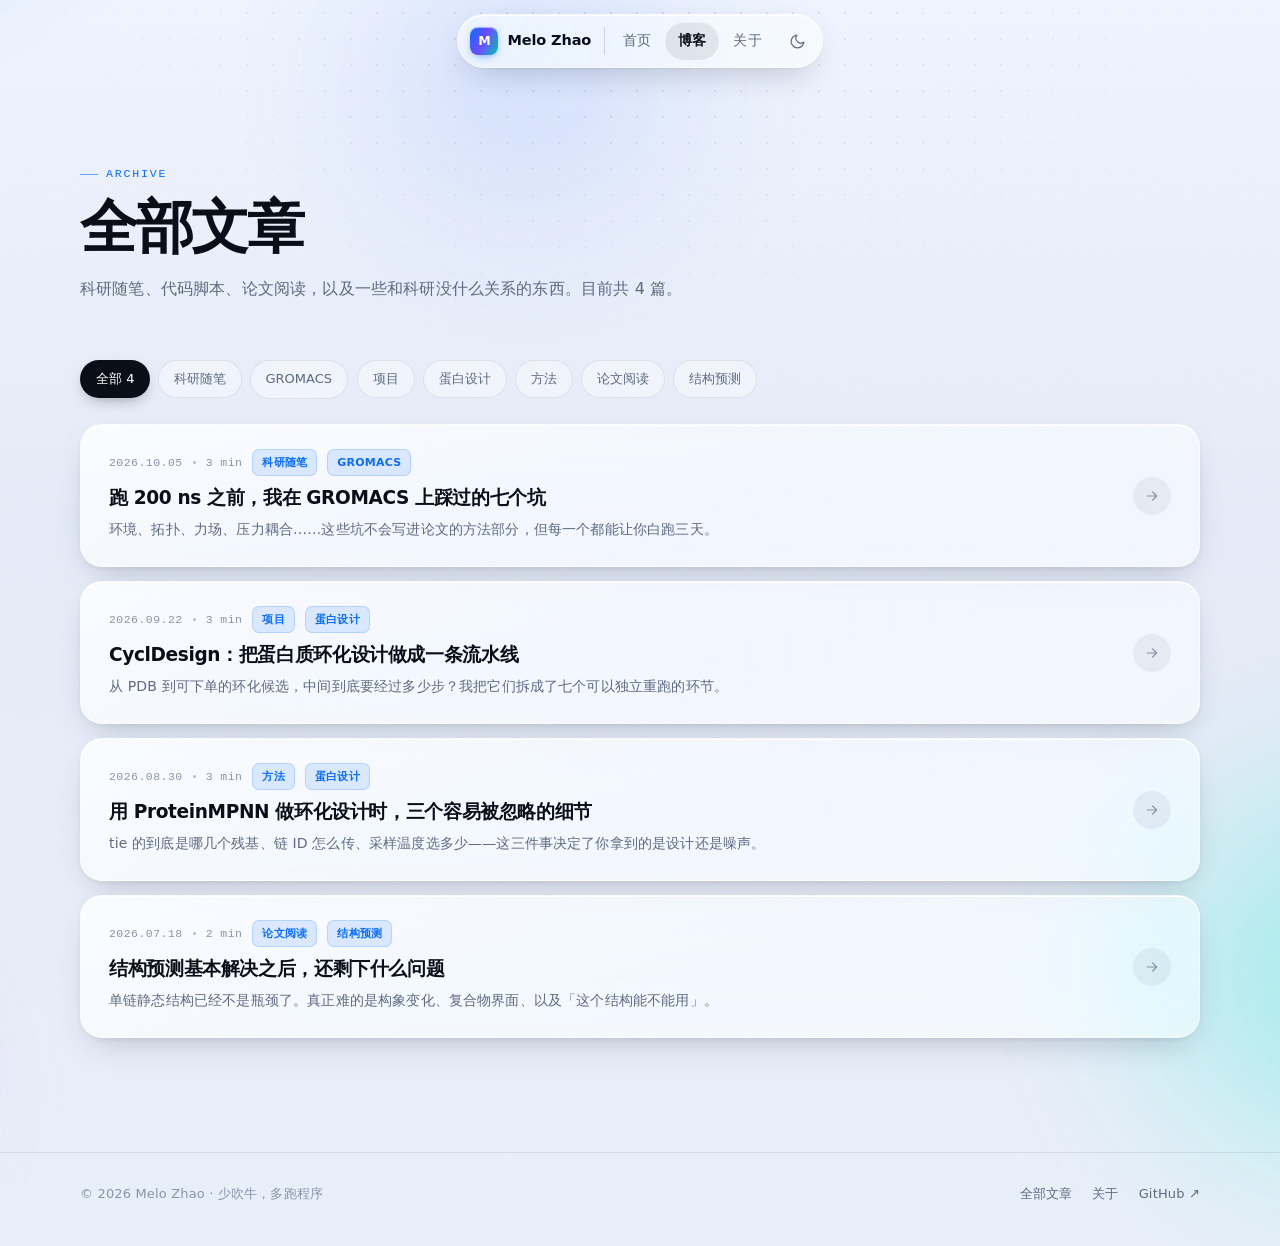
==== blog/index.html @ b9475079 "重做个人站点：液态玻璃风格博客 - 全新设计系统：液态玻璃 / 简约科技风，明暗双主题 - 紧凑胶囊导航，移动端平铺导航 - 引入 build.py 静态生成器，Markdown 写作 - 首页 / " ====
<!doctype html>
<html lang="zh-CN">
<head>
<meta charset="utf-8">
<meta name="viewport" content="width=device-width,initial-scale=1,viewport-fit=cover">
<title>全部文章 — Melo Zhao</title>
<meta name="description" content="Melo Zhao 的全部文章归档。">
<meta name="theme-color" content="#e9eef7">
<meta property="og:title" content="全部文章 — Melo Zhao">
<meta property="og:description" content="Melo Zhao 的全部文章归档。">
<meta property="og:type" content="website">
<link rel="icon" href="data:image/svg+xml,%3Csvg xmlns='http://www.w3.org/2000/svg' viewBox='0 0 64 64'%3E%3Cdefs%3E%3ClinearGradient id='g' x1='0' y1='0' x2='1' y2='1'%3E%3Cstop offset='0' stop-color='%230a6cff'/%3E%3Cstop offset='.55' stop-color='%236d4bff'/%3E%3Cstop offset='1' stop-color='%2300c2b2'/%3E%3C/linearGradient%3E%3C/defs%3E%3Crect width='64' height='64' rx='16' fill='url(%23g)'/%3E%3Ctext x='32' y='45' font-family='-apple-system,Helvetica,sans-serif' font-size='36' font-weight='600' fill='%23fff' text-anchor='middle'%3EM%3C/text%3E%3C/svg%3E">
<link rel="stylesheet" href="../assets/css/style.css">

</head>
<body>
<div class="aurora" aria-hidden="true"></div>
<div class="gridlines" aria-hidden="true"></div>
<div class="grain" aria-hidden="true"></div>

<header class="nav-shell">
  <nav class="nav" aria-label="主导航">
    <a class="brand" href="../index.html">
      <span class="brand-mark">M</span>
      <span>Melo Zhao</span>
    </a>
    <div class="nav-links"><a href="../index.html">首页</a><a href="../blog/index.html" class="is-active">博客</a><a href="../about.html">关于</a></div>
    <button class="theme-toggle" type="button" aria-label="切换主题">
      <svg class="icon-moon" viewBox="0 0 24 24" fill="none" stroke="currentColor" stroke-width="1.7" stroke-linecap="round" stroke-linejoin="round">
        <path d="M21 12.8A9 9 0 1 1 11.2 3a7 7 0 0 0 9.8 9.8z"/>
      </svg>
      <svg class="icon-sun" viewBox="0 0 24 24" fill="none" stroke="currentColor" stroke-width="1.7" stroke-linecap="round" stroke-linejoin="round">
        <circle cx="12" cy="12" r="4"/>
        <path d="M12 2v2M12 20v2M4.9 4.9l1.4 1.4M17.7 17.7l1.4 1.4M2 12h2M20 12h2M4.9 19.1l1.4-1.4M17.7 6.3l1.4-1.4"/>
      </svg>
    </button>
  </nav>
</header>

<main class="page">
  <div class="wrap">
    <div class="page-head">
      <p class="eyebrow">Archive</p>
      <h1 class="page-title">全部文章</h1>
      <p class="page-lede">科研随笔、代码脚本、论文阅读，以及一些和科研没什么关系的东西。目前共 4 篇。</p>
    </div>
    <div class="filter-bar"><button class="filter-btn is-on" type="button" data-filter="all">全部 4</button><button class="filter-btn" type="button" data-filter="科研随笔">科研随笔</button><button class="filter-btn" type="button" data-filter="GROMACS">GROMACS</button><button class="filter-btn" type="button" data-filter="项目">项目</button><button class="filter-btn" type="button" data-filter="蛋白设计">蛋白设计</button><button class="filter-btn" type="button" data-filter="方法">方法</button><button class="filter-btn" type="button" data-filter="论文阅读">论文阅读</button><button class="filter-btn" type="button" data-filter="结构预测">结构预测</button></div>
    <div class="post-list"><a class="card post-card reveal" href="blog/gromacs-200ns-pitfalls.html" data-tags="科研随笔|GROMACS">
  <div class="post-card-body">
    <div class="post-meta">
      <time datetime="2026-10-05">2026.10.05</time><span class="dot"></span><span>3 min</span><span class="tag">科研随笔</span><span class="tag">GROMACS</span>
    </div>
    <h3>跑 200 ns 之前，我在 GROMACS 上踩过的七个坑</h3>
    <p>环境、拓扑、力场、压力耦合……这些坑不会写进论文的方法部分，但每一个都能让你白跑三天。</p>
  </div>
  <span class="post-card-arrow" aria-hidden="true">
    <svg width="16" height="16" viewBox="0 0 24 24" fill="none" stroke="currentColor" stroke-width="1.8" stroke-linecap="round" stroke-linejoin="round">
      <path d="M5 12h14M13 6l6 6-6 6"/>
    </svg>
  </span>
</a>
<a class="card post-card reveal" href="blog/cycldesign-pipeline.html" data-tags="项目|蛋白设计">
  <div class="post-card-body">
    <div class="post-meta">
      <time datetime="2026-09-22">2026.09.22</time><span class="dot"></span><span>3 min</span><span class="tag">项目</span><span class="tag">蛋白设计</span>
    </div>
    <h3>CyclDesign：把蛋白质环化设计做成一条流水线</h3>
    <p>从 PDB 到可下单的环化候选，中间到底要经过多少步？我把它们拆成了七个可以独立重跑的环节。</p>
  </div>
  <span class="post-card-arrow" aria-hidden="true">
    <svg width="16" height="16" viewBox="0 0 24 24" fill="none" stroke="currentColor" stroke-width="1.8" stroke-linecap="round" stroke-linejoin="round">
      <path d="M5 12h14M13 6l6 6-6 6"/>
    </svg>
  </span>
</a>
<a class="card post-card reveal" href="blog/proteinmpnn-cyclization-notes.html" data-tags="方法|蛋白设计|论文阅读">
  <div class="post-card-body">
    <div class="post-meta">
      <time datetime="2026-08-30">2026.08.30</time><span class="dot"></span><span>3 min</span><span class="tag">方法</span><span class="tag">蛋白设计</span>
    </div>
    <h3>用 ProteinMPNN 做环化设计时，三个容易被忽略的细节</h3>
    <p>tie 的到底是哪几个残基、链 ID 怎么传、采样温度选多少——这三件事决定了你拿到的是设计还是噪声。</p>
  </div>
  <span class="post-card-arrow" aria-hidden="true">
    <svg width="16" height="16" viewBox="0 0 24 24" fill="none" stroke="currentColor" stroke-width="1.8" stroke-linecap="round" stroke-linejoin="round">
      <path d="M5 12h14M13 6l6 6-6 6"/>
    </svg>
  </span>
</a>
<a class="card post-card reveal" href="blog/structure-prediction-after.html" data-tags="论文阅读|结构预测">
  <div class="post-card-body">
    <div class="post-meta">
      <time datetime="2026-07-18">2026.07.18</time><span class="dot"></span><span>2 min</span><span class="tag">论文阅读</span><span class="tag">结构预测</span>
    </div>
    <h3>结构预测基本解决之后，还剩下什么问题</h3>
    <p>单链静态结构已经不是瓶颈了。真正难的是构象变化、复合物界面、以及「这个结构能不能用」。</p>
  </div>
  <span class="post-card-arrow" aria-hidden="true">
    <svg width="16" height="16" viewBox="0 0 24 24" fill="none" stroke="currentColor" stroke-width="1.8" stroke-linecap="round" stroke-linejoin="round">
      <path d="M5 12h14M13 6l6 6-6 6"/>
    </svg>
  </span>
</a></div>
    <p class="empty-state" style="display:none">这个标签下还没有文章。</p>
  </div>
</main>

<footer class="footer">
  <div class="wrap footer-inner">
    <span class="footer-copy">© 2026 Melo Zhao · 少吹牛，多跑程序</span>
    <div class="footer-links">
      <a href="../blog/index.html">全部文章</a>
      <a href="../about.html">关于</a>
      <a href="https://github.com/MeloZhao" target="_blank" rel="noopener">GitHub ↗</a>
    </div>
  </div>
</footer>
<script src="../assets/js/main.js" defer></script>
</body>
</html>
---- assets/css/style.css ----
/* ============================================================
   Melo Zhao — Liquid Glass Design System
   简约科技风 / 透明玻璃质感
   ============================================================ */

/* ---------- 1. Tokens ---------- */
:root {
  color-scheme: light dark;

  /* ink */
  --ink: #0a0e17;
  --ink-soft: #2b3446;
  --muted: #5d6a80;
  --muted-2: #8a94a8;

  /* accent */
  --accent: #0a6cff;
  --accent-2: #6d4bff;
  --accent-3: #00c2b2;
  --accent-grad: linear-gradient(115deg, #0a6cff 0%, #6d4bff 48%, #00c2b2 100%);

  /* glass */
  --glass: rgba(255, 255, 255, 0.56);
  --glass-strong: rgba(255, 255, 255, 0.82);
  --glass-weak: rgba(255, 255, 255, 0.4);
  --glass-edge: rgba(255, 255, 255, 0.95);
  --glass-edge-soft: rgba(255, 255, 255, 0.45);
  --glass-blur: 28px;

  /* shadows */
  --sh-sm: 0 2px 8px rgba(12, 22, 48, 0.06);
  --sh-md: 0 14px 34px -14px rgba(12, 22, 48, 0.26), 0 2px 6px rgba(12, 22, 48, 0.05);
  --sh-lg: 0 36px 76px -30px rgba(12, 22, 48, 0.4), 0 8px 20px -10px rgba(12, 22, 48, 0.14);
  --sh-glow: 0 0 0 1px rgba(255, 255, 255, 0.55) inset;

  /* page */
  --page: #e6ecf8;
  --page-grad: linear-gradient(180deg, #eef3fd 0%, #e4eaf7 42%, #e9eff9 100%);
  --line: rgba(10, 14, 23, 0.08);
  --line-strong: rgba(10, 14, 23, 0.14);

  /* type */
  --font-sans: -apple-system, BlinkMacSystemFont, "SF Pro Text", "SF Pro Display",
    "Inter", "Helvetica Neue", "PingFang SC", "Hiragino Sans GB",
    "Microsoft YaHei", system-ui, sans-serif;
  --font-mono: "SF Mono", ui-monospace, "JetBrains Mono", "Menlo", "Consolas", monospace;

  --glass-sheen: linear-gradient(163deg,
    rgba(255, 255, 255, 0.6) 0%,
    rgba(255, 255, 255, 0.12) 38%,
    rgba(255, 255, 255, 0) 64%);

  --radius-xs: 10px;
  --radius-sm: 14px;
  --radius: 22px;
  --radius-lg: 30px;
  --radius-pill: 999px;

  --maxw: 1120px;
  --ease: cubic-bezier(0.22, 1, 0.36, 1);
  --ease-out: cubic-bezier(0.16, 1, 0.3, 1);
}

@media (prefers-color-scheme: dark) {
  :root {
    --ink: #f2f5ff;
    --ink-soft: #d3dcf0;
    --muted: #9aa6bf;
    --muted-2: #6f7b93;

    --accent: #4d9bff;
    --accent-2: #9b7dff;
    --accent-3: #22e0cc;
    --accent-grad: linear-gradient(115deg, #4d9bff 0%, #9b7dff 48%, #22e0cc 100%);

    --glass: rgba(24, 30, 46, 0.5);
    --glass-sheen: linear-gradient(163deg,
      rgba(255, 255, 255, 0.11) 0%,
      rgba(255, 255, 255, 0.03) 40%,
      rgba(255, 255, 255, 0) 66%);
    --glass-strong: rgba(30, 37, 56, 0.72);
    --glass-weak: rgba(20, 26, 40, 0.3);
    --glass-edge: rgba(255, 255, 255, 0.14);
    --glass-edge-soft: rgba(255, 255, 255, 0.07);

    --sh-sm: 0 2px 10px rgba(0, 0, 0, 0.4);
    --sh-md: 0 14px 36px -14px rgba(0, 0, 0, 0.7), 0 2px 10px rgba(0, 0, 0, 0.35);
    --sh-lg: 0 36px 80px -30px rgba(0, 0, 0, 0.85), 0 8px 24px -10px rgba(0, 0, 0, 0.5);

    --page: #05070d;
    --page-grad: linear-gradient(180deg, #070a12 0%, #04060b 46%, #06080f 100%);
    --line: rgba(255, 255, 255, 0.08);
    --line-strong: rgba(255, 255, 255, 0.14);
  }
}

/* manual theme override */
[data-theme="light"] {
  --ink: #0a0e17; --ink-soft: #2b3446; --muted: #5d6a80; --muted-2: #8a94a8;
  --accent: #0a6cff; --accent-2: #6d4bff; --accent-3: #00c2b2;
  --accent-grad: linear-gradient(115deg, #0a6cff 0%, #6d4bff 48%, #00c2b2 100%);
  --glass: rgba(255, 255, 255, 0.56);
  --glass-strong: rgba(255, 255, 255, 0.82);
  --glass-weak: rgba(255, 255, 255, 0.4);
  --glass-edge: rgba(255, 255, 255, 0.95);
  --glass-edge-soft: rgba(255, 255, 255, 0.45);
  --sh-sm: 0 2px 8px rgba(12, 22, 48, 0.06);
  --sh-md: 0 14px 34px -14px rgba(12, 22, 48, 0.26), 0 2px 6px rgba(12, 22, 48, 0.05);
  --sh-lg: 0 36px 76px -30px rgba(12, 22, 48, 0.4), 0 8px 20px -10px rgba(12, 22, 48, 0.14);
  --page: #e6ecf8;
  --page-grad: linear-gradient(180deg, #eef3fd 0%, #e4eaf7 42%, #e9eff9 100%);
  --line: rgba(10, 14, 23, 0.08);
  --line-strong: rgba(10, 14, 23, 0.14);
  color-scheme: light;
}

[data-theme="dark"] {
  --ink: #f2f5ff; --ink-soft: #d3dcf0; --muted: #9aa6bf; --muted-2: #6f7b93;
  --accent: #4d9bff; --accent-2: #9b7dff; --accent-3: #22e0cc;
  --accent-grad: linear-gradient(115deg, #4d9bff 0%, #9b7dff 48%, #22e0cc 100%);
  --glass: rgba(24, 30, 46, 0.5);
  --glass-sheen: linear-gradient(163deg,
    rgba(255, 255, 255, 0.11) 0%,
    rgba(255, 255, 255, 0.03) 40%,
    rgba(255, 255, 255, 0) 66%);
  --glass-strong: rgba(30, 37, 56, 0.72);
  --glass-weak: rgba(20, 26, 40, 0.3);
  --glass-edge: rgba(255, 255, 255, 0.14);
  --glass-edge-soft: rgba(255, 255, 255, 0.07);
  --sh-sm: 0 2px 10px rgba(0, 0, 0, 0.4);
  --sh-md: 0 14px 36px -14px rgba(0, 0, 0, 0.7), 0 2px 10px rgba(0, 0, 0, 0.35);
  --sh-lg: 0 36px 80px -30px rgba(0, 0, 0, 0.85), 0 8px 24px -10px rgba(0, 0, 0, 0.5);
  --page: #05070d;
  --page-grad: linear-gradient(180deg, #070a12 0%, #04060b 46%, #06080f 100%);
  --line: rgba(255, 255, 255, 0.08);
  --line-strong: rgba(255, 255, 255, 0.14);
  color-scheme: dark;
}

/* ---------- 2. Reset ---------- */
*, *::before, *::after { box-sizing: border-box; }

html {
  scroll-behavior: smooth;
  -webkit-text-size-adjust: 100%;
}

body {
  margin: 0;
  min-height: 100vh;
  background: var(--page);
  background-image: var(--page-grad);
  color: var(--ink);
  font-family: var(--font-sans);
  font-size: 16px;
  line-height: 1.75;
  letter-spacing: 0.01em;
  -webkit-font-smoothing: antialiased;
  -moz-osx-font-smoothing: grayscale;
  text-rendering: optimizeLegibility;
  overflow-x: hidden;
}

img, svg, video { display: block; max-width: 100%; height: auto; }
a { color: inherit; text-decoration: none; }
button { font: inherit; color: inherit; background: none; border: 0; cursor: pointer; }
::selection { background: color-mix(in srgb, var(--accent) 26%, transparent); }

:focus-visible {
  outline: 2px solid var(--accent);
  outline-offset: 3px;
  border-radius: 6px;
}

/* ---------- 3. Aurora background ---------- */
.aurora {
  position: fixed;
  inset: -25vmax;
  z-index: -2;
  pointer-events: none;
  background:
    radial-gradient(34vmax 32vmax at 10% 4%, rgba(88, 148, 255, 0.62), transparent 62%),
    radial-gradient(30vmax 30vmax at 92% 0%, rgba(150, 122, 255, 0.55), transparent 60%),
    radial-gradient(38vmax 34vmax at 88% 84%, rgba(38, 214, 196, 0.45), transparent 62%),
    radial-gradient(30vmax 28vmax at 4% 92%, rgba(246, 118, 190, 0.36), transparent 60%),
    radial-gradient(26vmax 22vmax at 44% 26%, rgba(120, 150, 255, 0.34), transparent 64%);
  filter: blur(74px) saturate(150%);
  opacity: 0.86;
  animation: aurora-drift 36s var(--ease) infinite alternate;
}

@media (prefers-color-scheme: dark) {
  .aurora {
    background:
      radial-gradient(34vmax 32vmax at 10% 4%, rgba(32, 88, 220, 0.5), transparent 62%),
      radial-gradient(30vmax 30vmax at 92% 0%, rgba(96, 52, 214, 0.46), transparent 60%),
      radial-gradient(38vmax 34vmax at 88% 84%, rgba(10, 138, 130, 0.32), transparent 62%),
      radial-gradient(30vmax 28vmax at 4% 92%, rgba(150, 40, 110, 0.24), transparent 60%);
    filter: blur(84px) saturate(150%);
    opacity: 0.85;
  }
}
[data-theme="dark"] .aurora {
  background:
    radial-gradient(34vmax 32vmax at 10% 4%, rgba(32, 88, 220, 0.5), transparent 62%),
    radial-gradient(30vmax 30vmax at 92% 0%, rgba(96, 52, 214, 0.46), transparent 60%),
    radial-gradient(38vmax 34vmax at 88% 84%, rgba(10, 138, 130, 0.32), transparent 62%),
    radial-gradient(30vmax 28vmax at 4% 92%, rgba(150, 40, 110, 0.24), transparent 60%);
  filter: blur(84px) saturate(150%);
  opacity: 0.85;
}
[data-theme="light"] .aurora {
  background:
    radial-gradient(34vmax 32vmax at 10% 4%, rgba(88, 148, 255, 0.62), transparent 62%),
    radial-gradient(30vmax 30vmax at 92% 0%, rgba(150, 122, 255, 0.55), transparent 60%),
    radial-gradient(38vmax 34vmax at 88% 84%, rgba(38, 214, 196, 0.45), transparent 62%),
    radial-gradient(30vmax 28vmax at 4% 92%, rgba(246, 118, 190, 0.36), transparent 60%),
    radial-gradient(26vmax 22vmax at 44% 26%, rgba(120, 150, 255, 0.34), transparent 64%);
  filter: blur(74px) saturate(150%);
  opacity: 0.86;
}

/* faint dot grid — 科技感的骨架 */
.gridlines {
  position: fixed;
  inset: 0;
  z-index: -1;
  pointer-events: none;
  opacity: 0.5;
  background-image: radial-gradient(circle, color-mix(in srgb, var(--ink) 22%, transparent) 0.9px, transparent 0.9px);
  background-size: 26px 26px;
  -webkit-mask-image: radial-gradient(ellipse 70% 55% at 50% 0%, #000 0%, transparent 72%);
  mask-image: radial-gradient(ellipse 70% 55% at 50% 0%, #000 0%, transparent 72%);
}

@media (prefers-color-scheme: dark) {
  .gridlines { opacity: 0.35; }
}
[data-theme="dark"] .gridlines { opacity: 0.35; }
[data-theme="light"] .gridlines { opacity: 0.5; }

/* fine grain for the frosted texture */
.grain {
  position: fixed;
  inset: 0;
  z-index: -1;
  pointer-events: none;
  opacity: 0.32;
  mix-blend-mode: soft-light;
  background-image: url("data:image/svg+xml,%3Csvg xmlns='http://www.w3.org/2000/svg' width='180' height='180'%3E%3Cfilter id='n'%3E%3CfeTurbulence type='fractalNoise' baseFrequency='0.85' numOctaves='3' stitchTiles='stitch'/%3E%3C/filter%3E%3Crect width='180' height='180' filter='url(%23n)' opacity='0.5'/%3E%3C/svg%3E");
}

@keyframes aurora-drift {
  0%   { transform: translate3d(0, 0, 0) scale(1) rotate(0deg); }
  50%  { transform: translate3d(2%, -3%, 0) scale(1.08) rotate(4deg); }
  100% { transform: translate3d(-3%, 2%, 0) scale(1.04) rotate(-3deg); }
}

/* ---------- 4. Glass primitives ---------- */
.glass {
  position: relative;
  background: var(--glass);
  -webkit-backdrop-filter: blur(var(--glass-blur)) saturate(180%);
  backdrop-filter: blur(var(--glass-blur)) saturate(180%);
  border: 1px solid var(--glass-edge-soft);
  box-shadow:
    inset 0 1px 0 0 var(--glass-edge),
    inset 0 -1px 0 0 rgba(255, 255, 255, 0.12),
    var(--sh-md);
}

/* specular sheen along the top edge — the "liquid" part */
.glass::before {
  content: "";
  position: absolute;
  inset: 0;
  border-radius: inherit;
  padding: 1px;
  background: linear-gradient(150deg,
    rgba(255, 255, 255, 0.9) 0%,
    rgba(255, 255, 255, 0.15) 26%,
    rgba(255, 255, 255, 0) 52%,
    rgba(255, 255, 255, 0.22) 78%,
    rgba(255, 255, 255, 0.6) 100%);
  -webkit-mask: linear-gradient(#000 0 0) content-box, linear-gradient(#000 0 0);
  mask: linear-gradient(#000 0 0) content-box, linear-gradient(#000 0 0);
  -webkit-mask-composite: xor;
  mask-composite: exclude;
  pointer-events: none;
  opacity: 0.85;
}

@media (prefers-color-scheme: dark) {
  .glass::before { opacity: 0.55; }
}
[data-theme="dark"] .glass::before { opacity: 0.55; }
[data-theme="light"] .glass::before { opacity: 0.85; }

/* ---------- 5. Layout ---------- */
.wrap {
  width: min(calc(100% - 40px), var(--maxw));
  margin-inline: auto;
}

.page {
  padding-top: 112px;
  padding-bottom: 90px;
}

/* ---------- 6. Navigation ---------- */
.nav-shell {
  position: fixed;
  top: 14px;
  left: 0;
  right: 0;
  z-index: 100;
  display: flex;
  justify-content: center;
  padding-inline: 16px;
  pointer-events: none;
}

.nav {
  pointer-events: auto;
  display: flex;
  align-items: center;
  width: auto;
  max-width: calc(100% - 32px);
  height: 54px;
  padding: 0 7px 0 9px;
  border-radius: var(--radius-pill);
  background: var(--glass);
  -webkit-backdrop-filter: blur(26px) saturate(200%);
  backdrop-filter: blur(26px) saturate(200%);
  border: 1px solid var(--glass-edge-soft);
  box-shadow:
    inset 0 1px 0 0 var(--glass-edge),
    0 12px 34px -14px rgba(12, 22, 48, 0.3),
    0 1px 2px rgba(12, 22, 48, 0.05);
  transition: box-shadow 0.4s var(--ease), background 0.4s var(--ease);
}

.nav.is-scrolled {
  background: var(--glass-strong);
  box-shadow:
    inset 0 1px 0 0 var(--glass-edge),
    0 20px 48px -20px rgba(12, 22, 48, 0.42),
    0 1px 2px rgba(12, 22, 48, 0.07);
}

.brand {
  display: flex;
  align-items: center;
  gap: 9px;
  padding: 0 13px 0 3px;
  border-right: 1px solid var(--line-strong);
  font-weight: 620;
  font-size: 14.5px;
  letter-spacing: -0.008em;
  white-space: nowrap;
  transition: opacity 0.25s var(--ease);
}

.brand:hover { opacity: 0.75; }

.brand-mark {
  display: grid;
  place-items: center;
  width: 28px;
  height: 28px;
  border-radius: 8px;
  background: var(--accent-grad);
  color: #fff;
  font-size: 12.5px;
  font-weight: 700;
  letter-spacing: 0;
  box-shadow:
    0 3px 10px -3px color-mix(in srgb, var(--accent) 65%, transparent),
    inset 0 1px 0 rgba(255, 255, 255, 0.55);
}

.nav-links {
  display: flex;
  align-items: center;
  gap: 1px;
  margin-left: 5px;
}

.nav-links a {
  position: relative;
  padding: 7px 13px;
  border-radius: var(--radius-pill);
  font-size: 13.5px;
  font-weight: 500;
  letter-spacing: 0.004em;
  color: var(--muted);
  transition: color 0.22s var(--ease), background 0.22s var(--ease);
}

.nav-links a:hover {
  color: var(--ink);
  background: color-mix(in srgb, var(--ink) 5%, transparent);
}

.nav-links a.is-active {
  color: var(--ink);
  font-weight: 600;
  background: color-mix(in srgb, var(--ink) 8%, transparent);
  box-shadow: inset 0 1px 0 rgba(255, 255, 255, 0.45);
}

.theme-toggle {
  display: grid;
  place-items: center;
  width: 34px;
  height: 34px;
  margin-left: 6px;
  border-radius: 50%;
  color: var(--muted);
  transition: background 0.25s var(--ease), color 0.25s var(--ease), transform 0.4s var(--ease);
}

.theme-toggle:hover {
  color: var(--ink);
  background: color-mix(in srgb, var(--ink) 6%, transparent);
  transform: rotate(-18deg);
}

.theme-toggle svg { width: 17px; height: 17px; }
.theme-toggle .icon-sun { display: none; }
[data-theme="dark"] .theme-toggle .icon-sun { display: block; }
[data-theme="dark"] .theme-toggle .icon-moon { display: none; }

.nav-burger {
  display: none;
  width: 40px; height: 40px;
  margin-left: auto;
  border-radius: 50%;
  place-items: center;
}

/* ---------- 7. Hero ---------- */
.hero {
  position: relative;
  display: flex;
  align-items: center;
  min-height: min(80vh, 760px);
  padding: clamp(44px, 6vw, 76px) 0 clamp(28px, 3.5vw, 48px);
}

.hero-grid {
  display: grid;
  grid-template-columns: minmax(0, 1fr) auto;
  gap: 48px;
  align-items: center;
}

.status-pill {
  display: inline-flex;
  align-items: center;
  gap: 9px;
  padding: 7px 15px 7px 12px;
  margin-bottom: 26px;
  border-radius: var(--radius-pill);
  background: var(--glass);
  -webkit-backdrop-filter: blur(18px) saturate(180%);
  backdrop-filter: blur(18px) saturate(180%);
  border: 1px solid var(--glass-edge-soft);
  box-shadow: inset 0 1px 0 var(--glass-edge), var(--sh-sm);
  font-size: 12.5px;
  font-weight: 500;
  color: var(--muted);
  letter-spacing: 0.01em;
}

.status-dot {
  position: relative;
  width: 7px; height: 7px;
  border-radius: 50%;
  background: #24d17e;
  box-shadow: 0 0 0 0 rgba(36, 209, 126, 0.5);
  animation: pulse 2.6s ease-out infinite;
}

@keyframes pulse {
  0%   { box-shadow: 0 0 0 0 rgba(36, 209, 126, 0.55); }
  70%  { box-shadow: 0 0 0 7px rgba(36, 209, 126, 0); }
  100% { box-shadow: 0 0 0 0 rgba(36, 209, 126, 0); }
}

.hero-title {
  margin: 0 0 22px;
  font-size: clamp(2.6rem, 7.4vw, 5.2rem);
  line-height: 1.03;
  font-weight: 700;
  letter-spacing: -0.045em;
}

.hero-title .grad {
  background: var(--accent-grad);
  -webkit-background-clip: text;
  background-clip: text;
  -webkit-text-fill-color: transparent;
  color: transparent;
}

.hero-sub {
  max-width: 34em;
  margin: 0 0 34px;
  font-size: clamp(1rem, 1.6vw, 1.14rem);
  line-height: 1.85;
  color: var(--muted);
}

.hero-actions {
  display: flex;
  flex-wrap: wrap;
  gap: 12px;
}

.btn {
  display: inline-flex;
  align-items: center;
  gap: 8px;
  padding: 13px 24px;
  border-radius: var(--radius-pill);
  font-size: 14.5px;
  font-weight: 600;
  letter-spacing: 0.005em;
  transition: transform 0.35s var(--ease), box-shadow 0.35s var(--ease),
    background 0.35s var(--ease);
  will-change: transform;
}

.btn-primary {
  background: var(--accent-grad);
  color: #fff;
  box-shadow: 0 10px 26px -10px color-mix(in srgb, var(--accent) 75%, transparent),
    inset 0 1px 0 rgba(255, 255, 255, 0.35);
}

.btn-primary:hover {
  transform: translateY(-2px);
  box-shadow: 0 18px 38px -12px color-mix(in srgb, var(--accent) 80%, transparent),
    inset 0 1px 0 rgba(255, 255, 255, 0.4);
}

.btn-glass {
  background: var(--glass);
  -webkit-backdrop-filter: blur(20px) saturate(180%);
  backdrop-filter: blur(20px) saturate(180%);
  border: 1px solid var(--glass-edge-soft);
  box-shadow: inset 0 1px 0 var(--glass-edge), var(--sh-sm);
  color: var(--ink);
}

.btn-glass:hover {
  transform: translateY(-2px);
  box-shadow: inset 0 1px 0 var(--glass-edge), var(--sh-md);
}

/* avatar orb */
.orb-wrap {
  position: relative;
  width: clamp(170px, 20vw, 230px);
  aspect-ratio: 1;
  display: grid;
  place-items: center;
  flex: none;
}

.orb {
  position: relative;
  width: 100%;
  height: 100%;
  border-radius: 50%;
  display: grid;
  place-items: center;
  background:
    radial-gradient(circle at 30% 25%, rgba(255, 255, 255, 0.9), transparent 42%),
    linear-gradient(150deg,
      color-mix(in srgb, var(--accent) 78%, #fff),
      color-mix(in srgb, var(--accent-2) 70%, #fff) 55%,
      color-mix(in srgb, var(--accent-3) 60%, #fff));
  box-shadow:
    inset 0 2px 12px rgba(255, 255, 255, 0.7),
    inset 0 -10px 30px rgba(20, 30, 70, 0.22),
    0 26px 60px -22px color-mix(in srgb, var(--accent-2) 65%, transparent);
  overflow: hidden;
}

[data-theme="dark"] .orb {
  background:
    radial-gradient(circle at 30% 25%, rgba(255, 255, 255, 0.55), transparent 45%),
    linear-gradient(150deg, #1b3a8f, #4a2f9e 55%, #0a5a63);
  box-shadow:
    inset 0 2px 14px rgba(255, 255, 255, 0.28),
    inset 0 -12px 34px rgba(0, 0, 0, 0.5),
    0 26px 60px -22px rgba(80, 90, 255, 0.5);
}

.orb-initial {
  font-size: clamp(3.4rem, 7vw, 5rem);
  font-weight: 300;
  letter-spacing: -0.04em;
  color: #fff;
  text-shadow: 0 2px 20px rgba(0, 0, 0, 0.18);
  z-index: 2;
}

.orb::after {
  content: "";
  position: absolute;
  inset: 0;
  border-radius: 50%;
  background: linear-gradient(200deg, rgba(255, 255, 255, 0.5), transparent 40%);
  mix-blend-mode: screen;
}

.orb-ring {
  position: absolute;
  inset: -14px;
  border-radius: 50%;
  border: 1px solid color-mix(in srgb, var(--ink) 10%, transparent);
  animation: ring-spin 22s linear infinite;
}
.orb-ring::before {
  content: "";
  position: absolute;
  top: -3px; left: 50%;
  width: 6px; height: 6px;
  border-radius: 50%;
  background: var(--accent);
  box-shadow: 0 0 12px var(--accent);
}

@keyframes ring-spin { to { transform: rotate(360deg); } }

/* ---------- 8. Section ---------- */
.section { padding: clamp(34px, 4.2vw, 56px) 0; }

.section-head {
  display: flex;
  align-items: flex-end;
  justify-content: space-between;
  gap: 24px;
  margin-bottom: 30px;
}

.eyebrow {
  display: inline-flex;
  align-items: center;
  gap: 8px;
  margin: 0 0 12px;
  font-family: var(--font-mono);
  font-size: 11.5px;
  font-weight: 500;
  letter-spacing: 0.16em;
  text-transform: uppercase;
  color: var(--accent);
}

.eyebrow::before {
  content: "";
  width: 18px;
  height: 1px;
  background: currentColor;
  opacity: 0.6;
}

.section-title {
  margin: 0;
  font-size: clamp(1.6rem, 3.4vw, 2.15rem);
  font-weight: 680;
  letter-spacing: -0.03em;
  line-height: 1.25;
}

.section-desc {
  margin: 8px 0 0;
  font-size: 14.5px;
  color: var(--muted);
}

.link-arrow {
  display: inline-flex;
  align-items: center;
  gap: 6px;
  font-size: 14px;
  font-weight: 500;
  color: var(--muted);
  white-space: nowrap;
  transition: color 0.25s var(--ease), gap 0.25s var(--ease);
}
.link-arrow:hover { color: var(--accent); gap: 10px; }

/* ---------- 9. Cards ---------- */
.card {
  position: relative;
  display: block;
  padding: 26px;
  border-radius: var(--radius);
  background: var(--glass);
  background-image: var(--glass-sheen);
  -webkit-backdrop-filter: blur(24px) saturate(180%);
  backdrop-filter: blur(24px) saturate(180%);
  border: 1px solid var(--glass-edge-soft);
  box-shadow: inset 0 1px 0 var(--glass-edge), var(--sh-md);
  transition: transform 0.5s var(--ease), box-shadow 0.5s var(--ease),
    border-color 0.5s var(--ease), background 0.5s var(--ease);
  overflow: hidden;
  isolation: isolate;
}

.card::after {
  content: "";
  position: absolute;
  inset: 0;
  border-radius: inherit;
  background: linear-gradient(115deg, transparent 32%, rgba(255, 255, 255, 0.28) 48%, transparent 62%);
  opacity: 0;
  transition: opacity 0.6s var(--ease), transform 0.9s var(--ease);
  transform: translateX(-30%);
  pointer-events: none;
}

.card:hover {
  transform: translateY(-5px);
  border-color: color-mix(in srgb, var(--accent) 26%, var(--glass-edge-soft));
  box-shadow: inset 0 1px 0 var(--glass-edge), var(--sh-lg);
}

.card:hover::after {
  opacity: 1;
  transform: translateX(30%);
}

/* post cards */
.post-list {
  display: grid;
  gap: 14px;
}

.post-card {
  background-image: var(--glass-sheen);
  display: grid;
  grid-template-columns: 1fr auto;
  align-items: center;
  gap: 28px;
  padding: 24px 28px;
}

.post-card-body { min-width: 0; }

.post-meta {
  display: flex;
  align-items: center;
  flex-wrap: wrap;
  gap: 10px;
  margin-bottom: 9px;
  font-family: var(--font-mono);
  font-size: 11.5px;
  letter-spacing: 0.04em;
  color: var(--muted-2);
}

.post-meta .dot {
  width: 3px; height: 3px;
  border-radius: 50%;
  background: currentColor;
  opacity: 0.6;
}

.tag {
  display: inline-flex;
  align-items: center;
  padding: 3px 9px;
  border-radius: 7px;
  font-size: 11px;
  font-weight: 600;
  letter-spacing: 0.02em;
  font-family: var(--font-sans);
  color: var(--accent);
  background: color-mix(in srgb, var(--accent) 12%, transparent);
  border: 1px solid color-mix(in srgb, var(--accent) 18%, transparent);
}

.post-card h3 {
  margin: 0 0 7px;
  font-size: 1.16rem;
  font-weight: 620;
  letter-spacing: -0.02em;
  line-height: 1.4;
  transition: color 0.3s var(--ease);
}

.post-card:hover h3 { color: var(--accent); }

.post-card p {
  margin: 0;
  font-size: 14px;
  line-height: 1.7;
  color: var(--muted);
  display: -webkit-box;
  -webkit-line-clamp: 2;
  -webkit-box-orient: vertical;
  overflow: hidden;
}

.post-card-arrow {
  display: grid;
  place-items: center;
  width: 38px; height: 38px;
  border-radius: 50%;
  color: var(--muted-2);
  background: color-mix(in srgb, var(--ink) 5%, transparent);
  transition: transform 0.45s var(--ease), color 0.3s var(--ease),
    background 0.3s var(--ease);
  flex: none;
}

.post-card:hover .post-card-arrow {
  transform: translateX(4px);
  color: #fff;
  background: var(--accent);
}

/* project grid */
.grid-2 { display: grid; grid-template-columns: repeat(2, minmax(0, 1fr)); gap: 16px; }
.grid-3 { display: grid; grid-template-columns: repeat(3, minmax(0, 1fr)); gap: 16px; }

.project-card {
  display: flex;
  flex-direction: column;
  min-height: 232px;
  padding: 28px;
}

.project-top {
  display: flex;
  align-items: flex-start;
  justify-content: space-between;
  gap: 16px;
  margin-bottom: auto;
}

.project-icon {
  display: grid;
  place-items: center;
  width: 44px; height: 44px;
  border-radius: 13px;
  background: color-mix(in srgb, var(--accent) 12%, transparent);
  border: 1px solid color-mix(in srgb, var(--accent) 16%, transparent);
  color: var(--accent);
  box-shadow: inset 0 1px 0 rgba(255, 255, 255, 0.5);
}

.project-icon svg { width: 21px; height: 21px; }

.project-card h3 {
  margin: 22px 0 8px;
  font-size: 1.22rem;
  font-weight: 640;
  letter-spacing: -0.022em;
}

.project-card p {
  margin: 0;
  font-size: 13.8px;
  line-height: 1.72;
  color: var(--muted);
}

.project-tags {
  display: flex;
  flex-wrap: wrap;
  gap: 6px;
  margin-top: 18px;
}

.chip {
  padding: 4px 10px;
  border-radius: 7px;
  font-family: var(--font-mono);
  font-size: 10.5px;
  letter-spacing: 0.02em;
  color: var(--muted);
  background: color-mix(in srgb, var(--ink) 5%, transparent);
  border: 1px solid var(--line);
}

.badge-live {
  display: inline-flex;
  align-items: center;
  gap: 5px;
  padding: 4px 10px;
  border-radius: var(--radius-pill);
  font-size: 10.5px;
  font-weight: 600;
  font-family: var(--font-mono);
  letter-spacing: 0.06em;
  text-transform: uppercase;
  color: #0f9d5c;
  background: rgba(36, 209, 126, 0.13);
  border: 1px solid rgba(36, 209, 126, 0.22);
}

/* ---------- 10. Tool marquee ---------- */
.toolband {
  overflow: hidden;
  padding: 18px 0;
  border-radius: var(--radius);
  background: var(--glass-weak);
  -webkit-backdrop-filter: blur(18px) saturate(160%);
  backdrop-filter: blur(18px) saturate(160%);
  border: 1px solid var(--glass-edge-soft);
  box-shadow: inset 0 1px 0 var(--glass-edge-soft);
  -webkit-mask-image: linear-gradient(90deg, transparent, #000 8%, #000 92%, transparent);
  mask-image: linear-gradient(90deg, transparent, #000 8%, #000 92%, transparent);
}

.tooltrack {
  display: flex;
  gap: 12px;
  width: max-content;
  animation: marquee 42s linear infinite;
}

.toolband:hover .tooltrack { animation-play-state: paused; }

@keyframes marquee { to { transform: translateX(-50%); } }

.tooltrack span {
  padding: 8px 16px;
  border-radius: var(--radius-pill);
  font-family: var(--font-mono);
  font-size: 12.5px;
  color: var(--ink-soft);
  white-space: nowrap;
  background: color-mix(in srgb, var(--page) 55%, transparent);
  border: 1px solid var(--line);
}

/* ---------- 11. Blog index ---------- */
.page-head {
  padding: clamp(24px, 4vw, 44px) 0 clamp(34px, 5vw, 56px);
}

.page-title {
  margin: 0 0 16px;
  font-size: clamp(2.2rem, 6vw, 3.6rem);
  font-weight: 700;
  letter-spacing: -0.04em;
  line-height: 1.08;
}

.page-lede {
  max-width: 40em;
  margin: 0;
  font-size: 16px;
  line-height: 1.8;
  color: var(--muted);
}

.filter-bar {
  display: flex;
  flex-wrap: wrap;
  gap: 8px;
  margin: 0 0 26px;
}

.filter-btn {
  padding: 7px 15px;
  border-radius: var(--radius-pill);
  font-size: 13px;
  font-weight: 500;
  color: var(--muted);
  background: var(--glass-weak);
  -webkit-backdrop-filter: blur(14px);
  backdrop-filter: blur(14px);
  border: 1px solid var(--line);
  transition: all 0.28s var(--ease);
}

.filter-btn:hover { color: var(--ink); border-color: var(--line-strong); }

.filter-btn.is-on {
  color: #fff;
  background: var(--ink);
  border-color: transparent;
  box-shadow: 0 6px 16px -6px rgba(10, 14, 23, 0.4);
}

[data-theme="dark"] .filter-btn.is-on { color: #05070d; background: var(--ink); }

.empty-state {
  padding: 60px 0;
  text-align: center;
  color: var(--muted-2);
  font-size: 14px;
}

/* ---------- 12. Article ---------- */
.article-wrap > * { min-width: 0; }

.article-wrap {
  display: grid;
  grid-template-columns: minmax(0, 41em) 190px;
  justify-content: center;
  gap: 64px;
  align-items: start;
  padding-top: 128px;
}

.article-head { margin-bottom: 34px; }

.article-title {
  margin: 14px 0 18px;
  font-size: clamp(1.9rem, 4.4vw, 2.9rem);
  font-weight: 700;
  letter-spacing: -0.038em;
  line-height: 1.18;
  text-wrap: balance;
}

.article-meta {
  display: flex;
  flex-wrap: wrap;
  align-items: center;
  gap: 10px;
  font-family: var(--font-mono);
  font-size: 12px;
  color: var(--muted-2);
}

.article-hero-rule {
  height: 1px;
  margin: 30px 0 0;
  background: linear-gradient(90deg, var(--line-strong), transparent);
}

.prose {
  font-size: 16.5px;
  line-height: 1.92;
  color: var(--ink-soft);
  letter-spacing: 0.008em;
}

.prose > * + * { margin-top: 1.15em; }

.prose h2 {
  margin-top: 2.4em;
  margin-bottom: 0.6em;
  font-size: 1.5rem;
  font-weight: 680;
  letter-spacing: -0.028em;
  line-height: 1.35;
  color: var(--ink);
  scroll-margin-top: 100px;
}

.prose h3 {
  margin-top: 1.9em;
  margin-bottom: 0.5em;
  font-size: 1.16rem;
  font-weight: 640;
  letter-spacing: -0.018em;
  color: var(--ink);
  scroll-margin-top: 100px;
}

.prose h2 + *, .prose h3 + * { margin-top: 0; }

.prose a {
  color: var(--accent);
  text-decoration: none;
  border-bottom: 1px solid color-mix(in srgb, var(--accent) 35%, transparent);
  transition: border-color 0.25s var(--ease), background 0.25s var(--ease);
}

.prose a:hover {
  border-bottom-color: var(--accent);
  background: color-mix(in srgb, var(--accent) 8%, transparent);
}

.prose strong { font-weight: 660; color: var(--ink); }
.prose em { font-style: italic; color: var(--ink-soft); }

.prose ul, .prose ol { padding-left: 1.3em; }
.prose li { margin-top: 0.45em; }
.prose li::marker { color: var(--muted-2); }

.prose blockquote {
  margin-left: 0;
  margin-right: 0;
  padding: 4px 0 4px 22px;
  border-left: 2px solid color-mix(in srgb, var(--accent) 50%, transparent);
  color: var(--muted);
  font-size: 15.5px;
}

.prose blockquote p { margin: 0; }

.prose hr {
  border: 0;
  height: 1px;
  margin: 2.6em 0;
  background: var(--line);
}

.prose img {
  border-radius: var(--radius-sm);
  border: 1px solid var(--line);
  box-shadow: var(--sh-md);
}

.prose code {
  padding: 0.16em 0.42em;
  border-radius: 6px;
  font-family: var(--font-mono);
  font-size: 0.875em;
  color: var(--ink);
  background: color-mix(in srgb, var(--ink) 7%, transparent);
  border: 1px solid var(--line);
  white-space: nowrap;
}

.codeblock {
  position: relative;
  min-width: 0;
  max-width: 100%;
  margin: 1.6em 0;
  border-radius: var(--radius-sm);
  overflow: hidden;
  background: color-mix(in srgb, var(--page) 70%, #000 6%);
  -webkit-backdrop-filter: blur(16px);
  backdrop-filter: blur(16px);
  border: 1px solid var(--line-strong);
  box-shadow: inset 0 1px 0 rgba(255, 255, 255, 0.06), var(--sh-sm);
}

[data-theme="dark"] .codeblock { background: rgba(0, 0, 0, 0.45); }

.codeblock-top {
  display: flex;
  align-items: center;
  justify-content: space-between;
  padding: 9px 14px;
  border-bottom: 1px solid var(--line);
  font-family: var(--font-mono);
  font-size: 11px;
  letter-spacing: 0.08em;
  text-transform: uppercase;
  color: var(--muted-2);
}

.codeblock pre {
  margin: 0;
  padding: 18px 20px;
  overflow-x: auto;
  font-family: var(--font-mono);
  font-size: 13.2px;
  line-height: 1.72;
  color: var(--ink-soft);
  -webkit-overflow-scrolling: touch;
}

.codeblock code {
  padding: 0;
  border: 0;
  background: none;
  white-space: pre;
  font-size: inherit;
  color: inherit;
}

.copy-btn {
  padding: 3px 9px;
  border-radius: 6px;
  font-family: var(--font-mono);
  font-size: 10.5px;
  letter-spacing: 0.06em;
  color: var(--muted-2);
  border: 1px solid var(--line);
  transition: all 0.25s var(--ease);
}

.copy-btn:hover { color: var(--accent); border-color: color-mix(in srgb, var(--accent) 40%, transparent); }

.prose table {
  width: 100%;
  border-collapse: collapse;
  font-size: 14.5px;
  margin: 1.6em 0;
}

.prose th, .prose td {
  padding: 11px 14px;
  text-align: left;
  border-bottom: 1px solid var(--line);
}

.prose th {
  font-weight: 620;
  font-size: 12.5px;
  letter-spacing: 0.06em;
  text-transform: uppercase;
  color: var(--ink-soft);
  border-bottom-color: var(--line-strong);
}

/* TOC */
.toc {
  position: sticky;
  top: 100px;
  padding: 20px;
  border-radius: var(--radius-sm);
  background: var(--glass-weak);
  -webkit-backdrop-filter: blur(20px) saturate(170%);
  backdrop-filter: blur(20px) saturate(170%);
  border: 1px solid var(--glass-edge-soft);
  box-shadow: inset 0 1px 0 var(--glass-edge-soft);
  font-size: 12.8px;
  max-height: calc(100vh - 140px);
  overflow-y: auto;
}

.toc-title {
  margin: 0 0 12px;
  font-family: var(--font-mono);
  font-size: 10.5px;
  letter-spacing: 0.14em;
  text-transform: uppercase;
  color: var(--muted-2);
}

.toc a {
  display: block;
  padding: 5px 0 5px 11px;
  color: var(--muted);
  line-height: 1.5;
  border-left: 1.5px solid var(--line);
  transition: color 0.2s var(--ease), border-color 0.2s var(--ease);
}

.toc a:hover { color: var(--ink); }

.toc a.is-on {
  color: var(--accent);
  border-left-color: var(--accent);
  font-weight: 500;
}

.toc a.lvl-3 { padding-left: 22px; font-size: 12.2px; }

/* reading progress */
.progress {
  position: fixed;
  top: 0; left: 0;
  height: 2px;
  width: 0;
  z-index: 200;
  background: var(--accent-grad);
  box-shadow: 0 0 12px color-mix(in srgb, var(--accent) 70%, transparent);
  transition: width 0.1s linear;
}

/* prev / next */
.postnav {
  display: grid;
  grid-template-columns: 1fr 1fr;
  gap: 14px;
  margin-top: 60px;
  padding-top: 34px;
  border-top: 1px solid var(--line);
}

.postnav a {
  padding: 20px 22px;
  border-radius: var(--radius-sm);
  background: var(--glass-weak);
  border: 1px solid var(--glass-edge-soft);
  transition: transform 0.4s var(--ease), border-color 0.3s var(--ease);
}

.postnav a:hover { transform: translateY(-3px); border-color: color-mix(in srgb, var(--accent) 30%, transparent); }

.postnav small {
  display: block;
  margin-bottom: 6px;
  font-family: var(--font-mono);
  font-size: 10.5px;
  letter-spacing: 0.1em;
  text-transform: uppercase;
  color: var(--muted-2);
}

.postnav strong { font-size: 14.5px; font-weight: 580; line-height: 1.5; }
.postnav .next { text-align: right; grid-column: 2; }

/* ---------- 13. About / misc ---------- */
.about-grid {
  display: grid;
  grid-template-columns: minmax(0, 1.55fr) minmax(0, 1fr);
  gap: 18px;
  align-items: start;
}

.panel {
  padding: 32px;
  border-radius: var(--radius);
  background: var(--glass);
  background-image: var(--glass-sheen);
  -webkit-backdrop-filter: blur(24px) saturate(180%);
  backdrop-filter: blur(24px) saturate(180%);
  border: 1px solid var(--glass-edge-soft);
  box-shadow: inset 0 1px 0 var(--glass-edge), var(--sh-md);
}

.panel h2 {
  margin: 0 0 16px;
  font-size: 1.24rem;
  font-weight: 640;
  letter-spacing: -0.02em;
}

.panel p { margin: 0 0 14px; font-size: 15px; line-height: 1.85; color: var(--muted); }
.panel p:last-child { margin-bottom: 0; }
.panel strong { color: var(--ink); font-weight: 600; }

.principle-list { list-style: none; margin: 0; padding: 0; }
.principle-list li {
  display: flex;
  gap: 12px;
  padding: 11px 0;
  font-size: 14.2px;
  color: var(--ink-soft);
  border-bottom: 1px solid var(--line);
}
.principle-list li:last-child { border-bottom: 0; }
.principle-list li::before {
  content: "→";
  color: var(--accent);
  font-family: var(--font-mono);
  font-size: 12px;
  line-height: 1.9;
  flex: none;
}

.timeline { position: relative; padding-left: 26px; }
.timeline::before {
  content: "";
  position: absolute;
  left: 5px; top: 8px; bottom: 8px;
  width: 1px;
  background: linear-gradient(180deg, var(--accent), transparent);
  opacity: 0.4;
}

.tl-item { position: relative; padding: 0 0 26px; }
.tl-item:last-child { padding-bottom: 0; }
.tl-item::before {
  content: "";
  position: absolute;
  left: -26px; top: 8px;
  width: 9px; height: 9px;
  border-radius: 50%;
  background: var(--page);
  border: 1.5px solid var(--accent);
  box-shadow: 0 0 0 3px color-mix(in srgb, var(--accent) 10%, transparent);
}

.tl-item b { display: block; font-size: 15px; font-weight: 620; letter-spacing: -0.01em; }
.tl-item span { font-size: 13.5px; color: var(--muted); line-height: 1.7; }

/* ---------- 14. Footer ---------- */
.footer {
  margin-top: 24px;
  padding: 30px 0 40px;
  border-top: 1px solid var(--line);
}

.footer-inner {
  display: flex;
  flex-wrap: wrap;
  align-items: center;
  justify-content: space-between;
  gap: 20px;
}

.footer-copy { font-size: 13px; color: var(--muted-2); }

.footer-links { display: flex; gap: 20px; font-size: 13px; }
.footer-links a { color: var(--muted); transition: color 0.25s var(--ease); }
.footer-links a:hover { color: var(--accent); }

/* ---------- 15. Motion ---------- */
.reveal {
  opacity: 0;
  transform: translateY(18px);
  transition: opacity 0.85s var(--ease-out), transform 0.85s var(--ease-out);
  will-change: opacity, transform;
}

.reveal.is-in { opacity: 1; transform: none; }

.reveal[data-delay="1"] { transition-delay: 0.07s; }
.reveal[data-delay="2"] { transition-delay: 0.14s; }
.reveal[data-delay="3"] { transition-delay: 0.21s; }
.reveal[data-delay="4"] { transition-delay: 0.28s; }

/* ---------- 16. Responsive ---------- */
@media (max-width: 900px) {
  .hero-grid { grid-template-columns: 1fr; gap: 34px; }
  .orb-wrap { width: 132px; order: -1; }
  .orb-initial { font-size: 3rem; }
  .article-wrap { grid-template-columns: minmax(0, 1fr); gap: 0; }
  .toc { display: none; }
  .about-grid { grid-template-columns: 1fr; }
  .grid-3 { grid-template-columns: repeat(2, minmax(0, 1fr)); }
}

@media (max-width: 720px) {
  body { font-size: 15.5px; }
  .nav { height: 54px; padding-right: 6px; }
  .nav { height: 50px; padding: 0 6px 0 7px; }
  .brand { padding: 0 9px 0 2px; font-size: 13.5px; gap: 7px; }
  .brand-mark { width: 26px; height: 26px; border-radius: 7px; font-size: 11.5px; }
  .nav-links {
    position: static;
    flex-direction: row;
    gap: 0;
    padding: 0;
    margin-left: 2px;
    background: none;
    border: 0;
    box-shadow: none;
    opacity: 1;
    visibility: visible;
    transform: none;
  }
  .nav-links a { padding: 6px 10px; font-size: 13px; }
  .theme-toggle { width: 32px; height: 32px; margin-left: 2px; }
  .nav-burger { display: none; }
  .nav-shell { top: 12px; }
  .page { padding-top: 92px; }
  .post-card { grid-template-columns: 1fr; gap: 14px; padding: 22px; }
  .post-card-arrow { display: none; }
  .grid-2, .grid-3 { grid-template-columns: 1fr; }
  .panel { padding: 24px; }
  .postnav { grid-template-columns: 1fr; }
  .postnav .next { grid-column: 1; text-align: left; }
  .prose { font-size: 16px; line-height: 1.88; }
  .footer-inner { flex-direction: column; align-items: flex-start; gap: 14px; }
}

@media (prefers-reduced-motion: reduce) {
  html { scroll-behavior: auto; }
  *, *::before, *::after {
    animation-duration: 0.001ms !important;
    animation-iteration-count: 1 !important;
    transition-duration: 0.001ms !important;
  }
  .reveal { opacity: 1; transform: none; }
}

/* ---------- 17. 收尾修正 ---------- */
.table-wrap {
  overflow-x: auto;
  -webkit-overflow-scrolling: touch;
  margin: 1.6em 0;
  border-radius: var(--radius-sm);
}
.table-wrap table { margin: 0; min-width: 480px; }

/* 移动端 hero：头像不压住导航 */
@media (max-width: 900px) {
  .orb-wrap {
    width: 108px;
    margin-top: 4px;
    margin-bottom: 2px;
  }
  .orb-initial { font-size: 2.4rem; }
  .orb-ring { inset: -10px; }
  .status-pill { margin-bottom: 18px; }
}

@media (max-width: 720px) {
  .nav-links { margin-left: 0; }
  .hero-title { font-size: clamp(2.3rem, 10vw, 3.1rem); letter-spacing: -0.035em; }
  .hero-sub { font-size: 15px; }
  .section-head { flex-direction: column; align-items: flex-start; gap: 12px; }
  .page-head { padding-top: 12px; }
}

/* 手机端隐藏装饰球，避免与悬浮导航打架 */
@media (max-width: 720px) {
  .orb-wrap { display: none; }
  .article-wrap { padding-top: 104px; }
  .hero { min-height: auto; padding-top: 40px; padding-bottom: 36px; }
}

/* 只有一篇相邻文章时占满整行 */
.postnav a:only-child { grid-column: 1 / -1; }
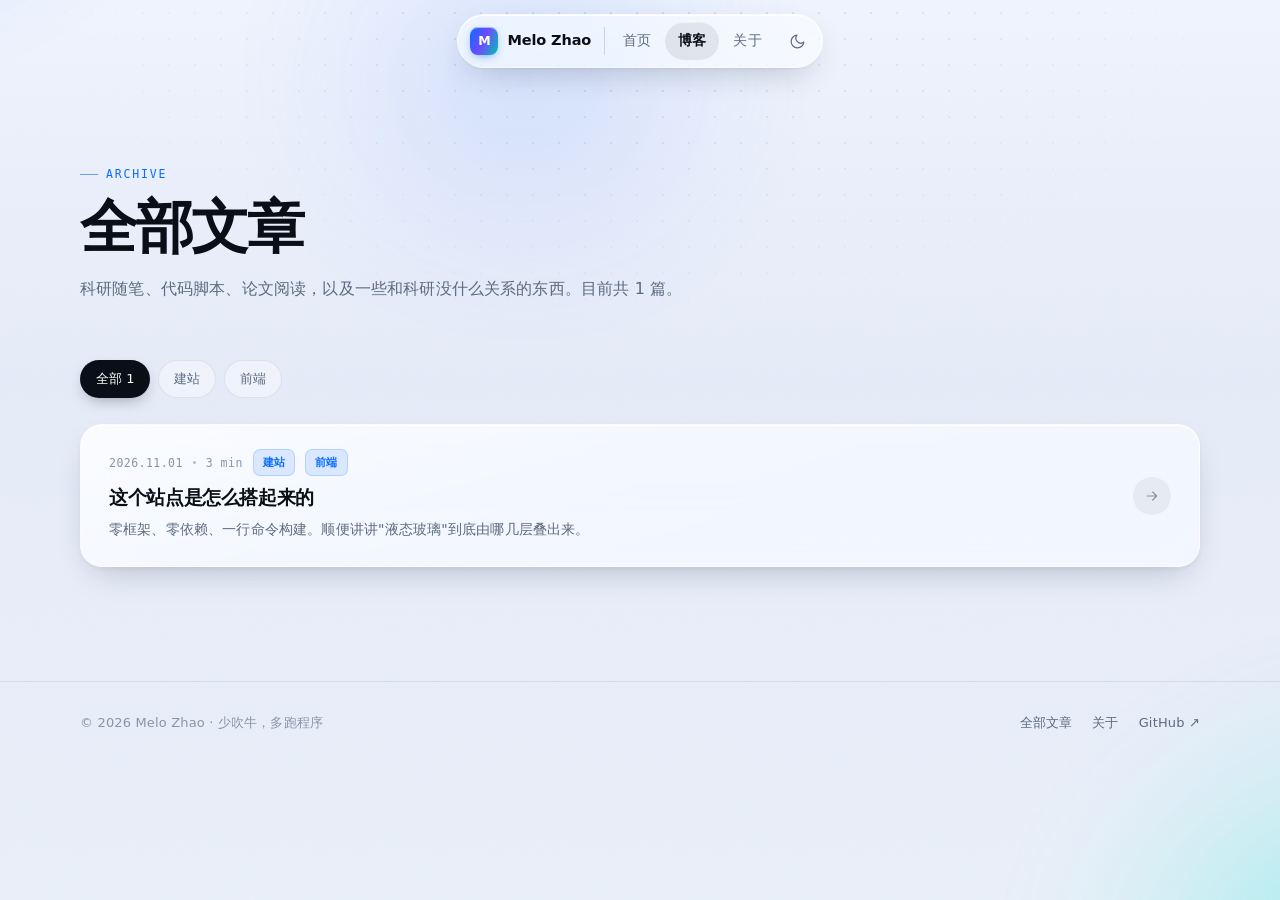
==== commit 55e3332c: "移除蛋白设计相关文章与表述 - 删除四篇蛋白设计主题文章 - 首页、关于页、工具链改为中性的技术博客表述 - 新增《这个站点是怎么搭起来的》" ====
--- a/blog/index.html
+++ b/blog/index.html
@@ -42,58 +42,16 @@
     <div class="page-head">
       <p class="eyebrow">Archive</p>
       <h1 class="page-title">全部文章</h1>
-      <p class="page-lede">科研随笔、代码脚本、论文阅读，以及一些和科研没什么关系的东西。目前共 4 篇。</p>
+      <p class="page-lede">科研随笔、代码脚本、论文阅读，以及一些和科研没什么关系的东西。目前共 1 篇。</p>
     </div>
-    <div class="filter-bar"><button class="filter-btn is-on" type="button" data-filter="all">全部 4</button><button class="filter-btn" type="button" data-filter="科研随笔">科研随笔</button><button class="filter-btn" type="button" data-filter="GROMACS">GROMACS</button><button class="filter-btn" type="button" data-filter="项目">项目</button><button class="filter-btn" type="button" data-filter="蛋白设计">蛋白设计</button><button class="filter-btn" type="button" data-filter="方法">方法</button><button class="filter-btn" type="button" data-filter="论文阅读">论文阅读</button><button class="filter-btn" type="button" data-filter="结构预测">结构预测</button></div>
-    <div class="post-list"><a class="card post-card reveal" href="blog/gromacs-200ns-pitfalls.html" data-tags="科研随笔|GROMACS">
+    <div class="filter-bar"><button class="filter-btn is-on" type="button" data-filter="all">全部 1</button><button class="filter-btn" type="button" data-filter="建站">建站</button><button class="filter-btn" type="button" data-filter="前端">前端</button></div>
+    <div class="post-list"><a class="card post-card reveal" href="blog/how-this-site-is-built.html" data-tags="建站|前端">
   <div class="post-card-body">
     <div class="post-meta">
-      <time datetime="2026-10-05">2026.10.05</time><span class="dot"></span><span>3 min</span><span class="tag">科研随笔</span><span class="tag">GROMACS</span>
+      <time datetime="2026-11-01">2026.11.01</time><span class="dot"></span><span>3 min</span><span class="tag">建站</span><span class="tag">前端</span>
     </div>
-    <h3>跑 200 ns 之前，我在 GROMACS 上踩过的七个坑</h3>
-    <p>环境、拓扑、力场、压力耦合……这些坑不会写进论文的方法部分，但每一个都能让你白跑三天。</p>
-  </div>
-  <span class="post-card-arrow" aria-hidden="true">
-    <svg width="16" height="16" viewBox="0 0 24 24" fill="none" stroke="currentColor" stroke-width="1.8" stroke-linecap="round" stroke-linejoin="round">
-      <path d="M5 12h14M13 6l6 6-6 6"/>
-    </svg>
-  </span>
-</a>
-<a class="card post-card reveal" href="blog/cycldesign-pipeline.html" data-tags="项目|蛋白设计">
-  <div class="post-card-body">
-    <div class="post-meta">
-      <time datetime="2026-09-22">2026.09.22</time><span class="dot"></span><span>3 min</span><span class="tag">项目</span><span class="tag">蛋白设计</span>
-    </div>
-    <h3>CyclDesign：把蛋白质环化设计做成一条流水线</h3>
-    <p>从 PDB 到可下单的环化候选，中间到底要经过多少步？我把它们拆成了七个可以独立重跑的环节。</p>
-  </div>
-  <span class="post-card-arrow" aria-hidden="true">
-    <svg width="16" height="16" viewBox="0 0 24 24" fill="none" stroke="currentColor" stroke-width="1.8" stroke-linecap="round" stroke-linejoin="round">
-      <path d="M5 12h14M13 6l6 6-6 6"/>
-    </svg>
-  </span>
-</a>
-<a class="card post-card reveal" href="blog/proteinmpnn-cyclization-notes.html" data-tags="方法|蛋白设计|论文阅读">
-  <div class="post-card-body">
-    <div class="post-meta">
-      <time datetime="2026-08-30">2026.08.30</time><span class="dot"></span><span>3 min</span><span class="tag">方法</span><span class="tag">蛋白设计</span>
-    </div>
-    <h3>用 ProteinMPNN 做环化设计时，三个容易被忽略的细节</h3>
-    <p>tie 的到底是哪几个残基、链 ID 怎么传、采样温度选多少——这三件事决定了你拿到的是设计还是噪声。</p>
-  </div>
-  <span class="post-card-arrow" aria-hidden="true">
-    <svg width="16" height="16" viewBox="0 0 24 24" fill="none" stroke="currentColor" stroke-width="1.8" stroke-linecap="round" stroke-linejoin="round">
-      <path d="M5 12h14M13 6l6 6-6 6"/>
-    </svg>
-  </span>
-</a>
-<a class="card post-card reveal" href="blog/structure-prediction-after.html" data-tags="论文阅读|结构预测">
-  <div class="post-card-body">
-    <div class="post-meta">
-      <time datetime="2026-07-18">2026.07.18</time><span class="dot"></span><span>2 min</span><span class="tag">论文阅读</span><span class="tag">结构预测</span>
-    </div>
-    <h3>结构预测基本解决之后，还剩下什么问题</h3>
-    <p>单链静态结构已经不是瓶颈了。真正难的是构象变化、复合物界面、以及「这个结构能不能用」。</p>
+    <h3>这个站点是怎么搭起来的</h3>
+    <p>零框架、零依赖、一行命令构建。顺便讲讲"液态玻璃"到底由哪几层叠出来。</p>
   </div>
   <span class="post-card-arrow" aria-hidden="true">
     <svg width="16" height="16" viewBox="0 0 24 24" fill="none" stroke="currentColor" stroke-width="1.8" stroke-linecap="round" stroke-linejoin="round">
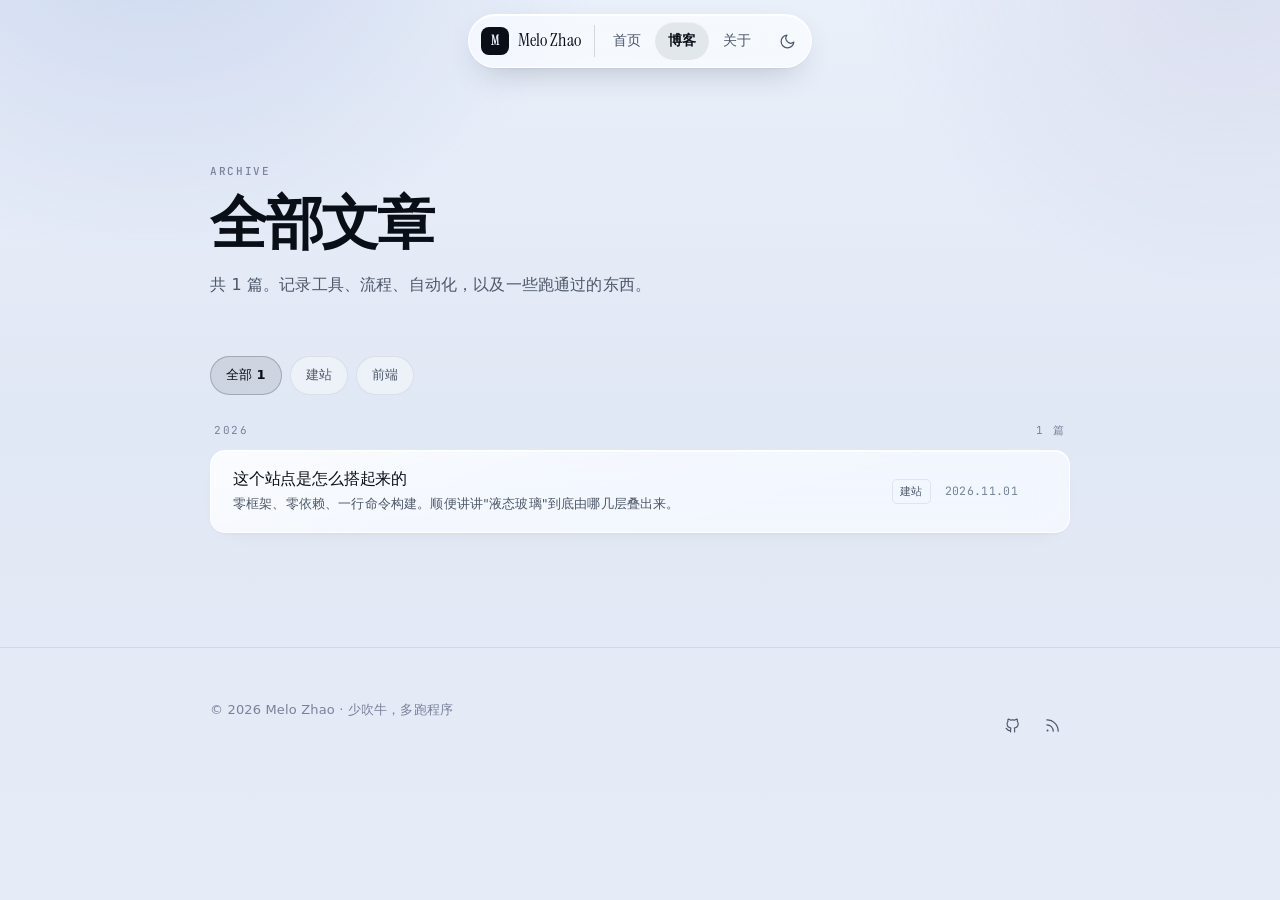
==== commit 73822f4d: "去 AI 味改版：编辑式排版 + 自托管字体 - 文章列表改为细线行式，博客按年份分组，新增 Now 区块 - 移除紫蓝渐变、彩色光斑、装饰玻璃球、渐变按钮、图标方块 - 自托管 Instrument" ====
--- a/blog/index.html
+++ b/blog/index.html
@@ -15,7 +15,6 @@
 </head>
 <body>
 <div class="aurora" aria-hidden="true"></div>
-<div class="gridlines" aria-hidden="true"></div>
 <div class="grain" aria-hidden="true"></div>
 
 <header class="nav-shell">
@@ -42,23 +41,23 @@
     <div class="page-head">
       <p class="eyebrow">Archive</p>
       <h1 class="page-title">全部文章</h1>
-      <p class="page-lede">科研随笔、代码脚本、论文阅读，以及一些和科研没什么关系的东西。目前共 1 篇。</p>
+      <p class="page-lede">共 1 篇。记录工具、流程、自动化，以及一些跑通过的东西。</p>
     </div>
     <div class="filter-bar"><button class="filter-btn is-on" type="button" data-filter="all">全部 1</button><button class="filter-btn" type="button" data-filter="建站">建站</button><button class="filter-btn" type="button" data-filter="前端">前端</button></div>
-    <div class="post-list"><a class="card post-card reveal" href="blog/how-this-site-is-built.html" data-tags="建站|前端">
-  <div class="post-card-body">
-    <div class="post-meta">
-      <time datetime="2026-11-01">2026.11.01</time><span class="dot"></span><span>3 min</span><span class="tag">建站</span><span class="tag">前端</span>
-    </div>
-    <h3>这个站点是怎么搭起来的</h3>
-    <p>零框架、零依赖、一行命令构建。顺便讲讲"液态玻璃"到底由哪几层叠出来。</p>
-  </div>
-  <span class="post-card-arrow" aria-hidden="true">
-    <svg width="16" height="16" viewBox="0 0 24 24" fill="none" stroke="currentColor" stroke-width="1.8" stroke-linecap="round" stroke-linejoin="round">
-      <path d="M5 12h14M13 6l6 6-6 6"/>
-    </svg>
+    <div class="archive"><p class="group-label"><span>2026</span><span>1 篇</span></p>
+<div class="grouped" data-year="2026">
+<a class="row" href="../blog/how-this-site-is-built.html" data-tags="建站|前端">
+  <span class="row-main">
+    <span class="row-title">这个站点是怎么搭起来的</span>
+    <span class="row-sub">零框架、零依赖、一行命令构建。顺便讲讲"液态玻璃"到底由哪几层叠出来。</span>
   </span>
-</a></div>
+  <span class="row-side">
+    <span class="row-tag">建站</span>
+    <time class="row-date" datetime="2026-11-01">2026.11.01</time>
+    <svg class="row-arrow" width="15" height="15" viewBox="0 0 24 24" fill="none" stroke="currentColor" stroke-width="2" stroke-linecap="round" stroke-linejoin="round"><path d="M5 12h14M13 6l6 6-6 6"/></svg>
+  </span>
+</a>
+</div></div>
     <p class="empty-state" style="display:none">这个标签下还没有文章。</p>
   </div>
 </main>
@@ -66,10 +65,13 @@
 <footer class="footer">
   <div class="wrap footer-inner">
     <span class="footer-copy">© 2026 Melo Zhao · 少吹牛，多跑程序</span>
-    <div class="footer-links">
-      <a href="../blog/index.html">全部文章</a>
-      <a href="../about.html">关于</a>
-      <a href="https://github.com/MeloZhao" target="_blank" rel="noopener">GitHub ↗</a>
+    <div class="social-row">
+      <a href="https://github.com/MeloZhao" target="_blank" rel="noopener" aria-label="GitHub">
+        <svg viewBox="0 0 24 24" fill="none" stroke="currentColor" stroke-width="1.6" stroke-linecap="round" stroke-linejoin="round"><path d="M9 19c-4 1.5-4-2.5-6-3m12 5v-3.5c0-1 .1-1.4-.5-2 2.8-.3 5.5-1.4 5.5-6a4.6 4.6 0 0 0-1.3-3.2 4.3 4.3 0 0 0-.1-3.2s-1-.3-3.4 1.3a11.6 11.6 0 0 0-6 0C6.8 2.8 5.8 3.1 5.8 3.1a4.3 4.3 0 0 0-.1 3.2A4.6 4.6 0 0 0 4.4 9.5c0 4.6 2.7 5.7 5.5 6-.4.4-.6.9-.6 1.5V21"/></svg>
+      </a>
+      <a href="../feed.xml" aria-label="RSS 订阅">
+        <svg viewBox="0 0 24 24" fill="none" stroke="currentColor" stroke-width="1.7" stroke-linecap="round" stroke-linejoin="round"><path d="M4 11a9 9 0 0 1 9 9M4 4a16 16 0 0 1 16 16"/><circle cx="5" cy="19" r="1.4" fill="currentColor" stroke="none"/></svg>
+      </a>
     </div>
   </div>
 </footer>
--- a/assets/css/style.css
+++ b/assets/css/style.css
@@ -1,3 +1,33 @@
+/* ---------- 0. Self-hosted fonts ---------- */
+@font-face {
+  font-family: "Instrument Serif";
+  font-style: normal;
+  font-weight: 400;
+  font-display: swap;
+  src: url("../fonts/instrument-serif-latin-400-normal.woff2") format("woff2");
+}
+@font-face {
+  font-family: "Instrument Serif";
+  font-style: italic;
+  font-weight: 400;
+  font-display: swap;
+  src: url("../fonts/instrument-serif-latin-400-italic.woff2") format("woff2");
+}
+@font-face {
+  font-family: "JetBrains Mono";
+  font-style: normal;
+  font-weight: 400;
+  font-display: swap;
+  src: url("../fonts/jetbrains-mono-latin-400-normal.woff2") format("woff2");
+}
+@font-face {
+  font-family: "JetBrains Mono";
+  font-style: normal;
+  font-weight: 500;
+  font-display: swap;
+  src: url("../fonts/jetbrains-mono-latin-500-normal.woff2") format("woff2");
+}
+
 /* ============================================================
    Melo Zhao — Liquid Glass Design System
    简约科技风 / 透明玻璃质感
@@ -9,54 +39,53 @@
 
   /* ink */
   --ink: #0a0e17;
-  --ink-soft: #2b3446;
-  --muted: #5d6a80;
-  --muted-2: #8a94a8;
+  --ink-soft: #232b3a;
+  --muted: #4d5769;
+  --muted-2: #78829a;
 
   /* accent */
-  --accent: #0a6cff;
-  --accent-2: #6d4bff;
-  --accent-3: #00c2b2;
-  --accent-grad: linear-gradient(115deg, #0a6cff 0%, #6d4bff 48%, #00c2b2 100%);
+  --accent: #2450c8;
+  --accent-soft: #e8edfb;
+  --accent-grad: #2450c8;
 
   /* glass */
-  --glass: rgba(255, 255, 255, 0.56);
+  --glass: rgba(255, 255, 255, 0.62);
   --glass-strong: rgba(255, 255, 255, 0.82);
   --glass-weak: rgba(255, 255, 255, 0.4);
   --glass-edge: rgba(255, 255, 255, 0.95);
-  --glass-edge-soft: rgba(255, 255, 255, 0.45);
+  --glass-edge-soft: rgba(255, 255, 255, 0.9);
   --glass-blur: 28px;
 
   /* shadows */
-  --sh-sm: 0 2px 8px rgba(12, 22, 48, 0.06);
-  --sh-md: 0 14px 34px -14px rgba(12, 22, 48, 0.26), 0 2px 6px rgba(12, 22, 48, 0.05);
-  --sh-lg: 0 36px 76px -30px rgba(12, 22, 48, 0.4), 0 8px 20px -10px rgba(12, 22, 48, 0.14);
+  --sh-sm: 0 1px 2px rgba(12, 22, 48, 0.04);
+  --sh-md: 0 1px 2px rgba(12, 22, 48, 0.04), 0 8px 24px -18px rgba(12, 22, 48, 0.18);
+  --sh-lg: 0 1px 2px rgba(12, 22, 48, 0.05), 0 16px 40px -28px rgba(12, 22, 48, 0.24);
   --sh-glow: 0 0 0 1px rgba(255, 255, 255, 0.55) inset;
 
   /* page */
-  --page: #e6ecf8;
-  --page-grad: linear-gradient(180deg, #eef3fd 0%, #e4eaf7 42%, #e9eff9 100%);
+  --page: #e3e9f5;
+  --page-grad: linear-gradient(180deg, #eaf0fa 0%, #e1e8f5 46%, #e6ecf7 100%);
   --line: rgba(10, 14, 23, 0.08);
   --line-strong: rgba(10, 14, 23, 0.14);
 
   /* type */
-  --font-sans: -apple-system, BlinkMacSystemFont, "SF Pro Text", "SF Pro Display",
-    "Inter", "Helvetica Neue", "PingFang SC", "Hiragino Sans GB",
-    "Microsoft YaHei", system-ui, sans-serif;
-  --font-mono: "SF Mono", ui-monospace, "JetBrains Mono", "Menlo", "Consolas", monospace;
+  --font-sans: "PingFang SC", "Hiragino Sans GB", "Microsoft YaHei",
+    -apple-system, BlinkMacSystemFont, "SF Pro Text", system-ui, sans-serif;
+  --font-mono: "JetBrains Mono", "SF Mono", ui-monospace, Menlo, monospace;
+  --font-display: "Instrument Serif", "Songti SC", Georgia, serif;
 
   --glass-sheen: linear-gradient(163deg,
     rgba(255, 255, 255, 0.6) 0%,
     rgba(255, 255, 255, 0.12) 38%,
     rgba(255, 255, 255, 0) 64%);
 
-  --radius-xs: 10px;
-  --radius-sm: 14px;
-  --radius: 22px;
-  --radius-lg: 30px;
+  --radius-xs: 7px;
+  --radius-sm: 10px;
+  --radius: 15px;
+  --radius-lg: 18px;
   --radius-pill: 999px;
 
-  --maxw: 1120px;
+  --maxw: 860px;
   --ease: cubic-bezier(0.22, 1, 0.36, 1);
   --ease-out: cubic-bezier(0.16, 1, 0.3, 1);
 }
@@ -65,13 +94,12 @@
   :root {
     --ink: #f2f5ff;
     --ink-soft: #d3dcf0;
-    --muted: #9aa6bf;
-    --muted-2: #6f7b93;
-
-    --accent: #4d9bff;
-    --accent-2: #9b7dff;
-    --accent-3: #22e0cc;
-    --accent-grad: linear-gradient(115deg, #4d9bff 0%, #9b7dff 48%, #22e0cc 100%);
+    --muted: #a4b0c7;
+    --muted-2: #7d89a1;
+
+    --accent: #7d9cff;
+    --accent-soft: rgba(125, 156, 255, 0.12);
+    --accent-grad: #7d9cff;
 
     --glass: rgba(24, 30, 46, 0.5);
     --glass-sheen: linear-gradient(163deg,
@@ -83,9 +111,9 @@
     --glass-edge: rgba(255, 255, 255, 0.14);
     --glass-edge-soft: rgba(255, 255, 255, 0.07);
 
-    --sh-sm: 0 2px 10px rgba(0, 0, 0, 0.4);
-    --sh-md: 0 14px 36px -14px rgba(0, 0, 0, 0.7), 0 2px 10px rgba(0, 0, 0, 0.35);
-    --sh-lg: 0 36px 80px -30px rgba(0, 0, 0, 0.85), 0 8px 24px -10px rgba(0, 0, 0, 0.5);
+    --sh-sm: 0 1px 2px rgba(0, 0, 0, 0.3);
+    --sh-md: 0 1px 2px rgba(0, 0, 0, 0.35), 0 8px 24px -18px rgba(0, 0, 0, 0.6);
+    --sh-lg: 0 1px 2px rgba(0, 0, 0, 0.4), 0 16px 40px -28px rgba(0, 0, 0, 0.7);
 
     --page: #05070d;
     --page-grad: linear-gradient(180deg, #070a12 0%, #04060b 46%, #06080f 100%);
@@ -97,18 +125,18 @@
 /* manual theme override */
 [data-theme="light"] {
   --ink: #0a0e17; --ink-soft: #2b3446; --muted: #5d6a80; --muted-2: #8a94a8;
-  --accent: #0a6cff; --accent-2: #6d4bff; --accent-3: #00c2b2;
-  --accent-grad: linear-gradient(115deg, #0a6cff 0%, #6d4bff 48%, #00c2b2 100%);
-  --glass: rgba(255, 255, 255, 0.56);
+  --accent: #2450c8; --accent-soft: #e8edfb;
+  --accent-grad: #2450c8;
+  --glass: rgba(255, 255, 255, 0.62);
   --glass-strong: rgba(255, 255, 255, 0.82);
   --glass-weak: rgba(255, 255, 255, 0.4);
   --glass-edge: rgba(255, 255, 255, 0.95);
-  --glass-edge-soft: rgba(255, 255, 255, 0.45);
-  --sh-sm: 0 2px 8px rgba(12, 22, 48, 0.06);
-  --sh-md: 0 14px 34px -14px rgba(12, 22, 48, 0.26), 0 2px 6px rgba(12, 22, 48, 0.05);
-  --sh-lg: 0 36px 76px -30px rgba(12, 22, 48, 0.4), 0 8px 20px -10px rgba(12, 22, 48, 0.14);
-  --page: #e6ecf8;
-  --page-grad: linear-gradient(180deg, #eef3fd 0%, #e4eaf7 42%, #e9eff9 100%);
+  --glass-edge-soft: rgba(255, 255, 255, 0.9);
+  --sh-sm: 0 1px 2px rgba(12, 22, 48, 0.04);
+  --sh-md: 0 1px 2px rgba(12, 22, 48, 0.04), 0 8px 24px -18px rgba(12, 22, 48, 0.18);
+  --sh-lg: 0 1px 2px rgba(12, 22, 48, 0.05), 0 16px 40px -28px rgba(12, 22, 48, 0.24);
+  --page: #e3e9f5;
+  --page-grad: linear-gradient(180deg, #eaf0fa 0%, #e1e8f5 46%, #e6ecf7 100%);
   --line: rgba(10, 14, 23, 0.08);
   --line-strong: rgba(10, 14, 23, 0.14);
   color-scheme: light;
@@ -116,8 +144,8 @@
 
 [data-theme="dark"] {
   --ink: #f2f5ff; --ink-soft: #d3dcf0; --muted: #9aa6bf; --muted-2: #6f7b93;
-  --accent: #4d9bff; --accent-2: #9b7dff; --accent-3: #22e0cc;
-  --accent-grad: linear-gradient(115deg, #4d9bff 0%, #9b7dff 48%, #22e0cc 100%);
+  --accent: #7d9cff; --accent-soft: rgba(125, 156, 255, 0.12);
+  --accent-grad: #7d9cff;
   --glass: rgba(24, 30, 46, 0.5);
   --glass-sheen: linear-gradient(163deg,
     rgba(255, 255, 255, 0.11) 0%,
@@ -172,88 +200,33 @@
   border-radius: 6px;
 }
 
-/* ---------- 3. Aurora background ---------- */
+/* ---------- 3. 背景：极淡的单色晕染 ---------- */
 .aurora {
   position: fixed;
-  inset: -25vmax;
+  inset: 0;
   z-index: -2;
   pointer-events: none;
   background:
-    radial-gradient(34vmax 32vmax at 10% 4%, rgba(88, 148, 255, 0.62), transparent 62%),
-    radial-gradient(30vmax 30vmax at 92% 0%, rgba(150, 122, 255, 0.55), transparent 60%),
-    radial-gradient(38vmax 34vmax at 88% 84%, rgba(38, 214, 196, 0.45), transparent 62%),
-    radial-gradient(30vmax 28vmax at 4% 92%, rgba(246, 118, 190, 0.36), transparent 60%),
-    radial-gradient(26vmax 22vmax at 44% 26%, rgba(120, 150, 255, 0.34), transparent 64%);
-  filter: blur(74px) saturate(150%);
-  opacity: 0.86;
-  animation: aurora-drift 36s var(--ease) infinite alternate;
+    radial-gradient(58vmax 46vmax at 12% -12%, rgba(88, 122, 198, 0.22), transparent 62%),
+    radial-gradient(46vmax 40vmax at 96% -4%, rgba(132, 124, 186, 0.15), transparent 64%);
 }
 
 @media (prefers-color-scheme: dark) {
   .aurora {
     background:
-      radial-gradient(34vmax 32vmax at 10% 4%, rgba(32, 88, 220, 0.5), transparent 62%),
-      radial-gradient(30vmax 30vmax at 92% 0%, rgba(96, 52, 214, 0.46), transparent 60%),
-      radial-gradient(38vmax 34vmax at 88% 84%, rgba(10, 138, 130, 0.32), transparent 62%),
-      radial-gradient(30vmax 28vmax at 4% 92%, rgba(150, 40, 110, 0.24), transparent 60%);
-    filter: blur(84px) saturate(150%);
-    opacity: 0.85;
+      radial-gradient(58vmax 46vmax at 12% -12%, rgba(58, 88, 168, 0.28), transparent 62%),
+      radial-gradient(46vmax 40vmax at 96% -4%, rgba(86, 70, 140, 0.2), transparent 64%);
   }
 }
 [data-theme="dark"] .aurora {
   background:
-    radial-gradient(34vmax 32vmax at 10% 4%, rgba(32, 88, 220, 0.5), transparent 62%),
-    radial-gradient(30vmax 30vmax at 92% 0%, rgba(96, 52, 214, 0.46), transparent 60%),
-    radial-gradient(38vmax 34vmax at 88% 84%, rgba(10, 138, 130, 0.32), transparent 62%),
-    radial-gradient(30vmax 28vmax at 4% 92%, rgba(150, 40, 110, 0.24), transparent 60%);
-  filter: blur(84px) saturate(150%);
-  opacity: 0.85;
+    radial-gradient(58vmax 46vmax at 12% -12%, rgba(58, 88, 168, 0.28), transparent 62%),
+    radial-gradient(46vmax 40vmax at 96% -4%, rgba(86, 70, 140, 0.2), transparent 64%);
 }
 [data-theme="light"] .aurora {
   background:
-    radial-gradient(34vmax 32vmax at 10% 4%, rgba(88, 148, 255, 0.62), transparent 62%),
-    radial-gradient(30vmax 30vmax at 92% 0%, rgba(150, 122, 255, 0.55), transparent 60%),
-    radial-gradient(38vmax 34vmax at 88% 84%, rgba(38, 214, 196, 0.45), transparent 62%),
-    radial-gradient(30vmax 28vmax at 4% 92%, rgba(246, 118, 190, 0.36), transparent 60%),
-    radial-gradient(26vmax 22vmax at 44% 26%, rgba(120, 150, 255, 0.34), transparent 64%);
-  filter: blur(74px) saturate(150%);
-  opacity: 0.86;
-}
-
-/* faint dot grid — 科技感的骨架 */
-.gridlines {
-  position: fixed;
-  inset: 0;
-  z-index: -1;
-  pointer-events: none;
-  opacity: 0.5;
-  background-image: radial-gradient(circle, color-mix(in srgb, var(--ink) 22%, transparent) 0.9px, transparent 0.9px);
-  background-size: 26px 26px;
-  -webkit-mask-image: radial-gradient(ellipse 70% 55% at 50% 0%, #000 0%, transparent 72%);
-  mask-image: radial-gradient(ellipse 70% 55% at 50% 0%, #000 0%, transparent 72%);
-}
-
-@media (prefers-color-scheme: dark) {
-  .gridlines { opacity: 0.35; }
-}
-[data-theme="dark"] .gridlines { opacity: 0.35; }
-[data-theme="light"] .gridlines { opacity: 0.5; }
-
-/* fine grain for the frosted texture */
-.grain {
-  position: fixed;
-  inset: 0;
-  z-index: -1;
-  pointer-events: none;
-  opacity: 0.32;
-  mix-blend-mode: soft-light;
-  background-image: url("data:image/svg+xml,%3Csvg xmlns='http://www.w3.org/2000/svg' width='180' height='180'%3E%3Cfilter id='n'%3E%3CfeTurbulence type='fractalNoise' baseFrequency='0.85' numOctaves='3' stitchTiles='stitch'/%3E%3C/filter%3E%3Crect width='180' height='180' filter='url(%23n)' opacity='0.5'/%3E%3C/svg%3E");
-}
-
-@keyframes aurora-drift {
-  0%   { transform: translate3d(0, 0, 0) scale(1) rotate(0deg); }
-  50%  { transform: translate3d(2%, -3%, 0) scale(1.08) rotate(4deg); }
-  100% { transform: translate3d(-3%, 2%, 0) scale(1.04) rotate(-3deg); }
+    radial-gradient(58vmax 46vmax at 12% -12%, rgba(88, 122, 198, 0.22), transparent 62%),
+    radial-gradient(46vmax 40vmax at 96% -4%, rgba(132, 124, 186, 0.15), transparent 64%);
 }
 
 /* ---------- 4. Glass primitives ---------- */
@@ -287,7 +260,7 @@
   -webkit-mask-composite: xor;
   mask-composite: exclude;
   pointer-events: none;
-  opacity: 0.85;
+  opacity: 0.45;
 }
 
 @media (prefers-color-scheme: dark) {
@@ -354,9 +327,10 @@
   gap: 9px;
   padding: 0 13px 0 3px;
   border-right: 1px solid var(--line-strong);
-  font-weight: 620;
-  font-size: 14.5px;
-  letter-spacing: -0.008em;
+  font-family: var(--font-display);
+  font-weight: 400;
+  font-size: 18px;
+  letter-spacing: 0.005em;
   white-space: nowrap;
   transition: opacity 0.25s var(--ease);
 }
@@ -369,14 +343,11 @@
   width: 28px;
   height: 28px;
   border-radius: 8px;
-  background: var(--accent-grad);
-  color: #fff;
-  font-size: 12.5px;
-  font-weight: 700;
-  letter-spacing: 0;
-  box-shadow:
-    0 3px 10px -3px color-mix(in srgb, var(--accent) 65%, transparent),
-    inset 0 1px 0 rgba(255, 255, 255, 0.55);
+  background: var(--ink);
+  color: var(--page);
+  font-size: 12px;
+  font-weight: 650;
+  letter-spacing: 0.01em;
 }
 
 .nav-links {
@@ -441,203 +412,100 @@
 
 /* ---------- 7. Hero ---------- */
 .hero {
-  position: relative;
-  display: flex;
-  align-items: center;
-  min-height: min(80vh, 760px);
-  padding: clamp(44px, 6vw, 76px) 0 clamp(28px, 3.5vw, 48px);
-}
-
-.hero-grid {
-  display: grid;
-  grid-template-columns: minmax(0, 1fr) auto;
-  gap: 48px;
-  align-items: center;
-}
-
-.status-pill {
-  display: inline-flex;
+  padding: clamp(52px, 7vw, 92px) 0 clamp(24px, 3vw, 40px);
+}
+
+.hero-inner { max-width: 100%; }
+
+.hero-kicker {
+  margin: 0 0 26px;
+  font-family: var(--font-mono);
+  font-size: 11.5px;
+  letter-spacing: 0.16em;
+  text-transform: uppercase;
+  color: var(--muted-2);
+}
+
+.hero-title {
+  margin: 0 0 24px;
+  font-size: clamp(2.5rem, 6.6vw, 4.4rem);
+  line-height: 1.08;
+  font-weight: 700;
+  letter-spacing: -0.042em;
+  color: var(--ink);
+  text-wrap: balance;
+}
+
+.hero-title .hl { color: inherit; }
+
+.hero-sub {
+  max-width: 30em;
+  margin: 0 0 34px;
+  font-size: clamp(1rem, 1.5vw, 1.1rem);
+  line-height: 1.9;
+  color: var(--muted);
+}
+
+.hero-actions {
+  display: flex;
+  flex-wrap: wrap;
+  gap: 10px;
+  margin-bottom: 34px;
+}
+
+.hero-meta .status-dot {
+  animation: none;
+  background: var(--muted-2);
+  box-shadow: none;
+  width: 6px;
+  height: 6px;
+}
+
+.hero-meta {
+  display: flex;
   align-items: center;
   gap: 9px;
-  padding: 7px 15px 7px 12px;
-  margin-bottom: 26px;
-  border-radius: var(--radius-pill);
-  background: var(--glass);
-  -webkit-backdrop-filter: blur(18px) saturate(180%);
-  backdrop-filter: blur(18px) saturate(180%);
-  border: 1px solid var(--glass-edge-soft);
-  box-shadow: inset 0 1px 0 var(--glass-edge), var(--sh-sm);
-  font-size: 12.5px;
-  font-weight: 500;
-  color: var(--muted);
-  letter-spacing: 0.01em;
-}
-
-.status-dot {
-  position: relative;
-  width: 7px; height: 7px;
-  border-radius: 50%;
-  background: #24d17e;
-  box-shadow: 0 0 0 0 rgba(36, 209, 126, 0.5);
-  animation: pulse 2.6s ease-out infinite;
-}
-
-@keyframes pulse {
-  0%   { box-shadow: 0 0 0 0 rgba(36, 209, 126, 0.55); }
-  70%  { box-shadow: 0 0 0 7px rgba(36, 209, 126, 0); }
-  100% { box-shadow: 0 0 0 0 rgba(36, 209, 126, 0); }
-}
-
-.hero-title {
-  margin: 0 0 22px;
-  font-size: clamp(2.6rem, 7.4vw, 5.2rem);
-  line-height: 1.03;
-  font-weight: 700;
-  letter-spacing: -0.045em;
-}
-
-.hero-title .grad {
-  background: var(--accent-grad);
-  -webkit-background-clip: text;
-  background-clip: text;
-  -webkit-text-fill-color: transparent;
-  color: transparent;
-}
-
-.hero-sub {
-  max-width: 34em;
-  margin: 0 0 34px;
-  font-size: clamp(1rem, 1.6vw, 1.14rem);
-  line-height: 1.85;
-  color: var(--muted);
-}
-
-.hero-actions {
-  display: flex;
-  flex-wrap: wrap;
-  gap: 12px;
+  margin: 0;
+  padding-top: 22px;
+  border-top: 1px solid var(--line);
+  font-size: 13px;
+  color: var(--muted-2);
 }
 
 .btn {
   display: inline-flex;
   align-items: center;
   gap: 8px;
-  padding: 13px 24px;
-  border-radius: var(--radius-pill);
-  font-size: 14.5px;
-  font-weight: 600;
-  letter-spacing: 0.005em;
-  transition: transform 0.35s var(--ease), box-shadow 0.35s var(--ease),
-    background 0.35s var(--ease);
-  will-change: transform;
+  padding: 11px 20px;
+  border-radius: var(--radius-sm);
+  font-size: 14px;
+  font-weight: 560;
+  letter-spacing: 0.004em;
+  transition: background 0.22s var(--ease), border-color 0.22s var(--ease),
+    color 0.22s var(--ease);
 }
 
 .btn-primary {
-  background: var(--accent-grad);
-  color: #fff;
-  box-shadow: 0 10px 26px -10px color-mix(in srgb, var(--accent) 75%, transparent),
-    inset 0 1px 0 rgba(255, 255, 255, 0.35);
-}
-
-.btn-primary:hover {
-  transform: translateY(-2px);
-  box-shadow: 0 18px 38px -12px color-mix(in srgb, var(--accent) 80%, transparent),
-    inset 0 1px 0 rgba(255, 255, 255, 0.4);
-}
+  background: var(--ink);
+  color: var(--page);
+  border: 1px solid var(--ink);
+}
+
+.btn-primary:hover { opacity: 0.86; }
 
 .btn-glass {
-  background: var(--glass);
-  -webkit-backdrop-filter: blur(20px) saturate(180%);
-  backdrop-filter: blur(20px) saturate(180%);
-  border: 1px solid var(--glass-edge-soft);
-  box-shadow: inset 0 1px 0 var(--glass-edge), var(--sh-sm);
+  background: transparent;
+  border: 1px solid var(--line-strong);
   color: var(--ink);
 }
 
 .btn-glass:hover {
-  transform: translateY(-2px);
-  box-shadow: inset 0 1px 0 var(--glass-edge), var(--sh-md);
-}
-
-/* avatar orb */
-.orb-wrap {
-  position: relative;
-  width: clamp(170px, 20vw, 230px);
-  aspect-ratio: 1;
-  display: grid;
-  place-items: center;
-  flex: none;
-}
-
-.orb {
-  position: relative;
-  width: 100%;
-  height: 100%;
-  border-radius: 50%;
-  display: grid;
-  place-items: center;
-  background:
-    radial-gradient(circle at 30% 25%, rgba(255, 255, 255, 0.9), transparent 42%),
-    linear-gradient(150deg,
-      color-mix(in srgb, var(--accent) 78%, #fff),
-      color-mix(in srgb, var(--accent-2) 70%, #fff) 55%,
-      color-mix(in srgb, var(--accent-3) 60%, #fff));
-  box-shadow:
-    inset 0 2px 12px rgba(255, 255, 255, 0.7),
-    inset 0 -10px 30px rgba(20, 30, 70, 0.22),
-    0 26px 60px -22px color-mix(in srgb, var(--accent-2) 65%, transparent);
-  overflow: hidden;
-}
-
-[data-theme="dark"] .orb {
-  background:
-    radial-gradient(circle at 30% 25%, rgba(255, 255, 255, 0.55), transparent 45%),
-    linear-gradient(150deg, #1b3a8f, #4a2f9e 55%, #0a5a63);
-  box-shadow:
-    inset 0 2px 14px rgba(255, 255, 255, 0.28),
-    inset 0 -12px 34px rgba(0, 0, 0, 0.5),
-    0 26px 60px -22px rgba(80, 90, 255, 0.5);
-}
-
-.orb-initial {
-  font-size: clamp(3.4rem, 7vw, 5rem);
-  font-weight: 300;
-  letter-spacing: -0.04em;
-  color: #fff;
-  text-shadow: 0 2px 20px rgba(0, 0, 0, 0.18);
-  z-index: 2;
-}
-
-.orb::after {
-  content: "";
-  position: absolute;
-  inset: 0;
-  border-radius: 50%;
-  background: linear-gradient(200deg, rgba(255, 255, 255, 0.5), transparent 40%);
-  mix-blend-mode: screen;
-}
-
-.orb-ring {
-  position: absolute;
-  inset: -14px;
-  border-radius: 50%;
-  border: 1px solid color-mix(in srgb, var(--ink) 10%, transparent);
-  animation: ring-spin 22s linear infinite;
-}
-.orb-ring::before {
-  content: "";
-  position: absolute;
-  top: -3px; left: 50%;
-  width: 6px; height: 6px;
-  border-radius: 50%;
-  background: var(--accent);
-  box-shadow: 0 0 12px var(--accent);
-}
-
-@keyframes ring-spin { to { transform: rotate(360deg); } }
+  background: color-mix(in srgb, var(--ink) 5%, transparent);
+  border-color: var(--ink);
+}
 
 /* ---------- 8. Section ---------- */
-.section { padding: clamp(34px, 4.2vw, 56px) 0; }
+.section { padding: clamp(30px, 3.6vw, 46px) 0; }
 
 .section-head {
   display: flex;
@@ -649,23 +517,26 @@
 
 .eyebrow {
   display: inline-flex;
-  align-items: center;
-  gap: 8px;
+  align-items: baseline;
+  gap: 9px;
   margin: 0 0 12px;
   font-family: var(--font-mono);
-  font-size: 11.5px;
+  font-size: 11px;
   font-weight: 500;
-  letter-spacing: 0.16em;
+  letter-spacing: 0.15em;
   text-transform: uppercase;
-  color: var(--accent);
-}
-
-.eyebrow::before {
-  content: "";
-  width: 18px;
-  height: 1px;
-  background: currentColor;
-  opacity: 0.6;
+  color: var(--muted-2);
+}
+
+.eyebrow .sec-num {
+  font-family: var(--font-display);
+  font-style: italic;
+  font-size: 16px;
+  font-weight: 400;
+  letter-spacing: 0;
+  text-transform: none;
+  color: var(--ink);
+  opacity: 0.62;
 }
 
 .section-title {
@@ -725,14 +596,7 @@
 }
 
 .card:hover {
-  transform: translateY(-5px);
-  border-color: color-mix(in srgb, var(--accent) 26%, var(--glass-edge-soft));
-  box-shadow: inset 0 1px 0 var(--glass-edge), var(--sh-lg);
-}
-
-.card:hover::after {
-  opacity: 1;
-  transform: translateX(30%);
+  border-color: var(--line-strong);
 }
 
 /* post cards */
@@ -847,12 +711,8 @@
 .project-icon {
   display: grid;
   place-items: center;
-  width: 44px; height: 44px;
-  border-radius: 13px;
-  background: color-mix(in srgb, var(--accent) 12%, transparent);
-  border: 1px solid color-mix(in srgb, var(--accent) 16%, transparent);
-  color: var(--accent);
-  box-shadow: inset 0 1px 0 rgba(255, 255, 255, 0.5);
+  width: 26px; height: 26px;
+  color: var(--muted-2);
 }
 
 .project-icon svg { width: 21px; height: 21px; }
@@ -985,13 +845,11 @@
 .filter-btn:hover { color: var(--ink); border-color: var(--line-strong); }
 
 .filter-btn.is-on {
-  color: #fff;
-  background: var(--ink);
-  border-color: transparent;
-  box-shadow: 0 6px 16px -6px rgba(10, 14, 23, 0.4);
-}
-
-[data-theme="dark"] .filter-btn.is-on { color: #05070d; background: var(--ink); }
+  color: var(--ink);
+  background: color-mix(in srgb, var(--ink) 9%, transparent);
+  border-color: color-mix(in srgb, var(--ink) 22%, transparent);
+  font-weight: 560;
+}
 
 .empty-state {
   padding: 60px 0;
@@ -1412,8 +1270,6 @@
 /* ---------- 16. Responsive ---------- */
 @media (max-width: 900px) {
   .hero-grid { grid-template-columns: 1fr; gap: 34px; }
-  .orb-wrap { width: 132px; order: -1; }
-  .orb-initial { font-size: 3rem; }
   .article-wrap { grid-template-columns: minmax(0, 1fr); gap: 0; }
   .toc { display: none; }
   .about-grid { grid-template-columns: 1fr; }
@@ -1475,13 +1331,6 @@
 
 /* 移动端 hero：头像不压住导航 */
 @media (max-width: 900px) {
-  .orb-wrap {
-    width: 108px;
-    margin-top: 4px;
-    margin-bottom: 2px;
-  }
-  .orb-initial { font-size: 2.4rem; }
-  .orb-ring { inset: -10px; }
   .status-pill { margin-bottom: 18px; }
 }
 
@@ -1495,10 +1344,200 @@
 
 /* 手机端隐藏装饰球，避免与悬浮导航打架 */
 @media (max-width: 720px) {
-  .orb-wrap { display: none; }
   .article-wrap { padding-top: 104px; }
   .hero { min-height: auto; padding-top: 40px; padding-bottom: 36px; }
 }
 
 /* 只有一篇相邻文章时占满整行 */
 .postnav a:only-child { grid-column: 1 / -1; }
+
+/* ============================================================
+   18. Grouped list —— 借鉴 iOS 分组列表 / 极简博客的行式列表
+   ============================================================ */
+.grouped {
+  border-radius: var(--radius);
+  background: var(--glass);
+  background-image: var(--glass-sheen);
+  -webkit-backdrop-filter: blur(24px) saturate(180%);
+  backdrop-filter: blur(24px) saturate(180%);
+  border: 1px solid var(--glass-edge-soft);
+  box-shadow: inset 0 1px 0 var(--glass-edge), var(--sh-md);
+  overflow: hidden;
+}
+
+.group-label {
+  display: flex;
+  align-items: baseline;
+  justify-content: space-between;
+  gap: 16px;
+  margin: 34px 0 10px;
+  padding: 0 4px;
+  font-family: var(--font-mono);
+  font-size: 11px;
+  letter-spacing: 0.14em;
+  text-transform: uppercase;
+  color: var(--muted-2);
+}
+
+.group-label:first-child { margin-top: 0; }
+
+.row {
+  position: relative;
+  display: grid;
+  grid-template-columns: minmax(0, 1fr) auto;
+  align-items: center;
+  gap: 24px;
+  padding: 17px 22px;
+  border-bottom: 1px solid var(--line);
+  transition: background 0.25s var(--ease);
+}
+
+.row:last-child { border-bottom: 0; }
+
+.row:hover { background: color-mix(in srgb, var(--ink) 4.5%, transparent); }
+
+.row-main { min-width: 0; }
+
+.row-title {
+  display: block;
+  font-size: 15.5px;
+  font-weight: 580;
+  letter-spacing: -0.012em;
+  line-height: 1.45;
+  color: var(--ink);
+  transition: color 0.25s var(--ease);
+}
+
+.row:hover .row-title { color: var(--accent); }
+
+.row-sub {
+  display: block;
+  margin-top: 3px;
+  font-size: 13px;
+  line-height: 1.6;
+  color: var(--muted);
+  overflow: hidden;
+  text-overflow: ellipsis;
+  white-space: nowrap;
+}
+
+.row-side {
+  display: flex;
+  align-items: center;
+  gap: 14px;
+  flex: none;
+}
+
+.row-date {
+  font-family: var(--font-mono);
+  font-size: 11.5px;
+  letter-spacing: 0.03em;
+  color: var(--muted-2);
+  white-space: nowrap;
+}
+
+.row-tag {
+  font-family: var(--font-mono);
+  font-size: 10.5px;
+  letter-spacing: 0.02em;
+  color: var(--muted);
+  padding: 2px 7px;
+  border-radius: 5px;
+  border: 1px solid var(--line);
+  white-space: nowrap;
+}
+
+.row-arrow {
+  color: var(--muted-2);
+  opacity: 0;
+  transform: translateX(-4px);
+  transition: opacity 0.25s var(--ease), transform 0.25s var(--ease), color 0.25s var(--ease);
+}
+
+.row:hover .row-arrow {
+  opacity: 1;
+  transform: none;
+  color: var(--accent);
+}
+
+/* ---------- Now 列表 ---------- */
+.now-list {
+  margin: 0;
+  border-top: 1px solid var(--line-strong);
+}
+
+.now-row {
+  display: grid;
+  grid-template-columns: 76px minmax(0, 1fr);
+  gap: 24px;
+  align-items: baseline;
+  padding: 18px 0;
+  border-bottom: 1px solid var(--line);
+}
+
+.now-row dt {
+  margin: 0;
+  font-family: var(--font-mono);
+  font-size: 11px;
+  letter-spacing: 0.14em;
+  text-transform: uppercase;
+  color: var(--muted-2);
+}
+
+.now-row dd {
+  margin: 0;
+  font-size: 14.5px;
+  line-height: 1.85;
+  color: var(--ink-soft);
+}
+
+/* ---------- 社交图标行 ---------- */
+.social-row {
+  display: flex;
+  align-items: center;
+  gap: 4px;
+  margin-top: 30px;
+}
+
+.social-row a {
+  display: grid;
+  place-items: center;
+  width: 36px;
+  height: 36px;
+  border-radius: 10px;
+  color: var(--muted);
+  transition: color 0.22s var(--ease), background 0.22s var(--ease), transform 0.3s var(--ease);
+}
+
+.social-row a:hover {
+  color: var(--ink);
+  background: color-mix(in srgb, var(--ink) 6%, transparent);
+  transform: translateY(-2px);
+}
+
+.social-row svg { width: 17px; height: 17px; }
+
+.social-row .sep {
+  width: 1px;
+  height: 16px;
+  margin: 0 8px;
+  background: var(--line-strong);
+}
+
+.social-row .txt {
+  width: auto;
+  padding: 0 10px;
+  height: 32px;
+  font-size: 12.5px;
+  font-family: var(--font-mono);
+  letter-spacing: 0.04em;
+}
+
+@media (max-width: 760px) {
+  .now-row { grid-template-columns: 1fr; gap: 6px; padding: 15px 0; }
+  .row { grid-template-columns: minmax(0, 1fr); gap: 6px; padding: 15px 18px; }
+  .row-side { justify-content: flex-start; gap: 10px; }
+  .row-arrow { display: none; }
+  .row-sub { white-space: normal; }
+  .social-row { margin-top: 24px; }
+}
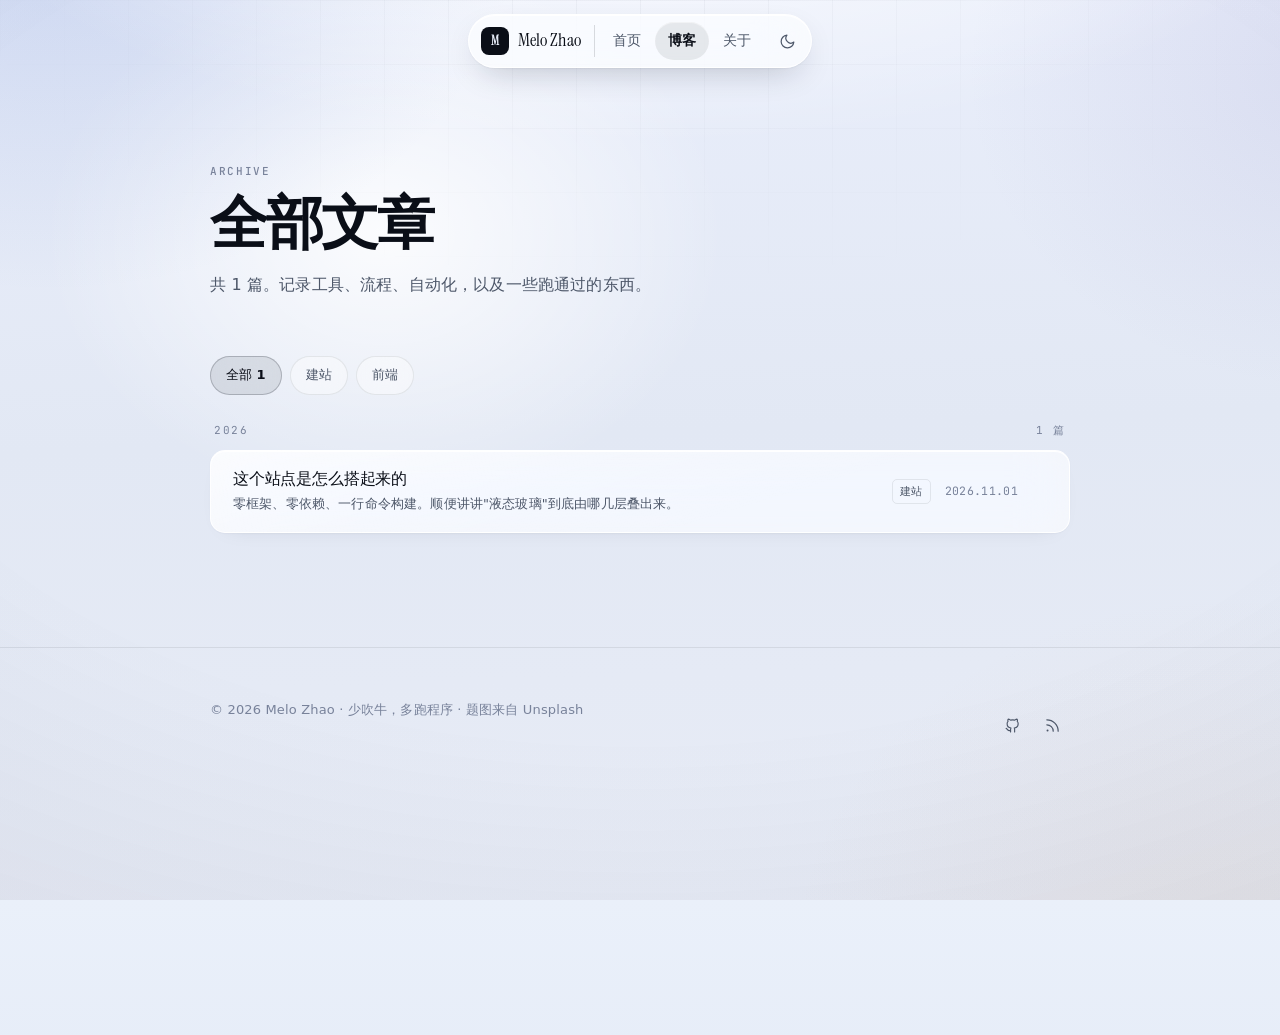
==== commit 7b8da714: "首屏加入风景图与动效 - 云海日出照片做首屏背景，左侧同色雾保证文字可读 - 载入淡入 + 54s 缓慢推近 + 滚动视差 - 照片底部用遮罩淡出，与页面无缝衔接 - 背景改为冷暖对置渐变 + 极淡网" ====
--- a/blog/index.html
+++ b/blog/index.html
@@ -64,7 +64,7 @@
 
 <footer class="footer">
   <div class="wrap footer-inner">
-    <span class="footer-copy">© 2026 Melo Zhao · 少吹牛，多跑程序</span>
+    <span class="footer-copy">© 2026 Melo Zhao · 少吹牛，多跑程序 · 题图来自 Unsplash</span>
     <div class="social-row">
       <a href="https://github.com/MeloZhao" target="_blank" rel="noopener" aria-label="GitHub">
         <svg viewBox="0 0 24 24" fill="none" stroke="currentColor" stroke-width="1.6" stroke-linecap="round" stroke-linejoin="round"><path d="M9 19c-4 1.5-4-2.5-6-3m12 5v-3.5c0-1 .1-1.4-.5-2 2.8-.3 5.5-1.4 5.5-6a4.6 4.6 0 0 0-1.3-3.2 4.3 4.3 0 0 0-.1-3.2s-1-.3-3.4 1.3a11.6 11.6 0 0 0-6 0C6.8 2.8 5.8 3.1 5.8 3.1a4.3 4.3 0 0 0-.1 3.2A4.6 4.6 0 0 0 4.4 9.5c0 4.6 2.7 5.7 5.5 6-.4.4-.6.9-.6 1.5V21"/></svg>
--- a/assets/css/style.css
+++ b/assets/css/style.css
@@ -200,33 +200,103 @@
   border-radius: 6px;
 }
 
-/* ---------- 3. 背景：极淡的单色晕染 ---------- */
+/* ---------- 3. 背景：分层结构 ---------- */
+/* 层一：冷暖对置的底色 + 顶部光源 */
 .aurora {
   position: fixed;
   inset: 0;
+  z-index: -3;
+  pointer-events: none;
+  background:
+    radial-gradient(90% 55% at 50% -18%, rgba(255, 255, 255, 0.95), transparent 62%),
+    radial-gradient(62vmax 52vmax at 4% -12%, rgba(84, 118, 196, 0.22), transparent 60%),
+    radial-gradient(46vmax 40vmax at 104% 8%, rgba(126, 120, 186, 0.13), transparent 62%),
+    radial-gradient(54vmax 46vmax at 96% 108%, rgba(198, 148, 108, 0.10), transparent 64%),
+    radial-gradient(38vmax 30vmax at 30% 26%, rgba(255, 255, 255, 0.85), transparent 70%),
+    linear-gradient(178deg, #e9eefb 0%, #e2e8f4 48%, #e8ecf6 100%);
+}
+
+/* 层二：极淡的坐标网格，只属于首屏，随页面滚走 */
+body::before {
+  content: "";
+  position: absolute;
+  top: 0;
+  left: 0;
+  right: 0;
+  height: 115vh;
   z-index: -2;
   pointer-events: none;
-  background:
-    radial-gradient(58vmax 46vmax at 12% -12%, rgba(88, 122, 198, 0.22), transparent 62%),
-    radial-gradient(46vmax 40vmax at 96% -4%, rgba(132, 124, 186, 0.15), transparent 64%);
+  background-image:
+    linear-gradient(to right, color-mix(in srgb, var(--ink) 4.5%, transparent) 1px, transparent 1px),
+    linear-gradient(to bottom, color-mix(in srgb, var(--ink) 4.5%, transparent) 1px, transparent 1px);
+  background-size: 64px 64px;
+  -webkit-mask-image: radial-gradient(ellipse 78% 46% at 50% -4%, #000 0%, rgba(0, 0, 0, 0.3) 40%, transparent 72%);
+  mask-image: radial-gradient(ellipse 78% 46% at 50% -4%, #000 0%, rgba(0, 0, 0, 0.3) 40%, transparent 72%);
+}
+
+/* 层三：暗角，把视线收进画面中间 */
+body::after {
+  content: "";
+  position: fixed;
+  inset: 0;
+  z-index: -1;
+  pointer-events: none;
+  background: radial-gradient(ellipse 115% 92% at 50% 34%, transparent 52%, rgba(26, 38, 68, 0.075) 100%);
+}
+
+@media (prefers-color-scheme: dark) {
+  body::after {
+    background: radial-gradient(ellipse 115% 92% at 50% 34%, transparent 46%, rgba(0, 0, 0, 0.55) 100%);
+  }
+}
+[data-theme="dark"] body::after {
+  background: radial-gradient(ellipse 115% 92% at 50% 34%, transparent 46%, rgba(0, 0, 0, 0.55) 100%);
+}
+[data-theme="light"] body::after {
+  background: radial-gradient(ellipse 115% 92% at 50% 34%, transparent 52%, rgba(26, 38, 68, 0.075) 100%);
 }
 
 @media (prefers-color-scheme: dark) {
   .aurora {
     background:
-      radial-gradient(58vmax 46vmax at 12% -12%, rgba(58, 88, 168, 0.28), transparent 62%),
-      radial-gradient(46vmax 40vmax at 96% -4%, rgba(86, 70, 140, 0.2), transparent 64%);
+      radial-gradient(90% 55% at 50% -18%, rgba(72, 96, 160, 0.22), transparent 62%),
+      radial-gradient(62vmax 52vmax at 4% -12%, rgba(38, 62, 128, 0.42), transparent 60%),
+      radial-gradient(46vmax 40vmax at 104% 8%, rgba(72, 52, 118, 0.32), transparent 62%),
+      radial-gradient(54vmax 46vmax at 96% 108%, rgba(120, 74, 46, 0.16), transparent 64%),
+      linear-gradient(178deg, #080b13 0%, #05070c 48%, #070a11 100%);
+  }
+  body::before {
+    background-image:
+      linear-gradient(to right, rgba(255, 255, 255, 0.04) 1px, transparent 1px),
+      linear-gradient(to bottom, rgba(255, 255, 255, 0.04) 1px, transparent 1px);
   }
 }
 [data-theme="dark"] .aurora {
   background:
-    radial-gradient(58vmax 46vmax at 12% -12%, rgba(58, 88, 168, 0.28), transparent 62%),
-    radial-gradient(46vmax 40vmax at 96% -4%, rgba(86, 70, 140, 0.2), transparent 64%);
+    radial-gradient(90% 55% at 50% -18%, rgba(72, 96, 160, 0.22), transparent 62%),
+    radial-gradient(62vmax 52vmax at 4% -12%, rgba(38, 62, 128, 0.42), transparent 60%),
+    radial-gradient(46vmax 40vmax at 104% 8%, rgba(72, 52, 118, 0.32), transparent 62%),
+    radial-gradient(54vmax 46vmax at 96% 108%, rgba(120, 74, 46, 0.16), transparent 64%),
+    linear-gradient(178deg, #080b13 0%, #05070c 48%, #070a11 100%);
+}
+[data-theme="dark"] body::before {
+  background-image:
+    linear-gradient(to right, rgba(255, 255, 255, 0.045) 1px, transparent 1px),
+    linear-gradient(to bottom, rgba(255, 255, 255, 0.045) 1px, transparent 1px);
 }
 [data-theme="light"] .aurora {
   background:
-    radial-gradient(58vmax 46vmax at 12% -12%, rgba(88, 122, 198, 0.22), transparent 62%),
-    radial-gradient(46vmax 40vmax at 96% -4%, rgba(132, 124, 186, 0.15), transparent 64%);
+    radial-gradient(90% 55% at 50% -18%, rgba(255, 255, 255, 0.95), transparent 62%),
+    radial-gradient(62vmax 52vmax at 4% -12%, rgba(84, 118, 196, 0.22), transparent 60%),
+    radial-gradient(46vmax 40vmax at 104% 8%, rgba(126, 120, 186, 0.13), transparent 62%),
+    radial-gradient(54vmax 46vmax at 96% 108%, rgba(198, 148, 108, 0.10), transparent 64%),
+    radial-gradient(38vmax 30vmax at 30% 26%, rgba(255, 255, 255, 0.85), transparent 70%),
+    linear-gradient(178deg, #e9eefb 0%, #e2e8f4 48%, #e8ecf6 100%);
+}
+[data-theme="light"] body::before {
+  background-image:
+    linear-gradient(to right, color-mix(in srgb, var(--ink) 6%, transparent) 1px, transparent 1px),
+    linear-gradient(to bottom, color-mix(in srgb, var(--ink) 6%, transparent) 1px, transparent 1px);
 }
 
 /* ---------- 4. Glass primitives ---------- */
@@ -276,7 +346,8 @@
 }
 
 .page {
-  padding-top: 112px;
+  --page-top: 112px;
+  padding-top: var(--page-top);
   padding-bottom: 90px;
 }
 
@@ -412,7 +483,91 @@
 
 /* ---------- 7. Hero ---------- */
 .hero {
-  padding: clamp(52px, 7vw, 92px) 0 clamp(24px, 3vw, 40px);
+  position: relative;
+  isolation: isolate;
+  overflow: hidden;
+  margin-top: calc(-1 * var(--page-top, 112px));
+  min-height: min(84vh, 780px);
+  display: flex;
+  align-items: center;
+  padding: calc(var(--page-top, 112px) + clamp(44px, 6vw, 76px)) 0 clamp(28px, 3.4vw, 46px);
+}
+
+/* 首屏风景图层 */
+.hero-bg {
+  position: absolute;
+  inset: -8% -3% -4%;
+  z-index: -2;
+  background-image: url("../img/hero-dawn.jpg");
+  background-size: cover;
+  background-position: center 46%;
+  filter: saturate(0.78) brightness(1.02) contrast(1.0);
+  animation: heroIn 1.4s var(--ease-out) both, kenburns 54s ease-in-out 1.4s infinite alternate;
+  will-change: transform, translate;
+  -webkit-mask-image: linear-gradient(180deg, #000 0%, #000 54%, rgba(0, 0, 0, 0.45) 78%, transparent 97%);
+  mask-image: linear-gradient(180deg, #000 0%, #000 54%, rgba(0, 0, 0, 0.45) 78%, transparent 97%);
+}
+
+@keyframes heroIn {
+  from { opacity: 0; }
+  to   { opacity: 1; }
+}
+
+@keyframes kenburns {
+  from { transform: scale(1.03) translate3d(0, 0, 0); }
+  to   { transform: scale(1.12) translate3d(-1.6%, -1.2%, 0); }
+}
+
+/* 压一层雾，保证黑字可读 */
+.hero::before {
+  content: "";
+  position: absolute;
+  inset: 0;
+  z-index: -1;
+  pointer-events: none;
+  background:
+    linear-gradient(92deg,
+      rgba(229, 235, 246, 0.98) 0%,
+      rgba(229, 235, 246, 0.94) 42%,
+      rgba(229, 235, 246, 0.7) 58%,
+      rgba(229, 235, 246, 0.28) 76%,
+      rgba(229, 235, 246, 0.04) 94%),
+    linear-gradient(180deg,
+      rgba(229, 235, 246, 0.82) 0%,
+      rgba(229, 235, 246, 0.08) 20%,
+      rgba(229, 235, 246, 0.3) 72%,
+      rgba(229, 235, 246, 0) 100%);
+}
+
+@media (prefers-color-scheme: dark) {
+  .hero-bg { filter: saturate(0.5) brightness(0.62) contrast(1.02); }
+  .hero::before {
+    background:
+      linear-gradient(94deg,
+        rgba(6, 9, 16, 0.96) 0%,
+        rgba(6, 9, 16, 0.88) 28%,
+        rgba(6, 9, 16, 0.5) 55%,
+        rgba(6, 9, 16, 0.18) 82%),
+      linear-gradient(180deg,
+        rgba(6, 9, 16, 0.8) 0%,
+        rgba(6, 9, 16, 0.15) 22%,
+        rgba(5, 7, 13, 0.6) 74%,
+        var(--page) 100%);
+  }
+}
+[data-theme="dark"] .hero-bg { filter: saturate(0.5) brightness(0.62) contrast(1.02); }
+[data-theme="dark"] .hero::before {
+  background:
+    linear-gradient(94deg,
+      rgba(6, 9, 16, 0.96) 0%,
+      rgba(6, 9, 16, 0.88) 28%,
+      rgba(6, 9, 16, 0.5) 55%,
+      rgba(6, 9, 16, 0.18) 82%),
+    linear-gradient(180deg,
+      rgba(6, 9, 16, 0.8) 0%,
+      rgba(6, 9, 16, 0.15) 22%,
+      rgba(5, 7, 13, 0.6) 74%,
+      var(--page) 100%);
 }
 
 .hero-inner { max-width: 100%; }
@@ -1299,7 +1454,7 @@
   .theme-toggle { width: 32px; height: 32px; margin-left: 2px; }
   .nav-burger { display: none; }
   .nav-shell { top: 12px; }
-  .page { padding-top: 92px; }
+  .page { --page-top: 84px; padding-top: var(--page-top); }
   .post-card { grid-template-columns: 1fr; gap: 14px; padding: 22px; }
   .post-card-arrow { display: none; }
   .grid-2, .grid-3 { grid-template-columns: 1fr; }
@@ -1345,7 +1500,11 @@
 /* 手机端隐藏装饰球，避免与悬浮导航打架 */
 @media (max-width: 720px) {
   .article-wrap { padding-top: 104px; }
-  .hero { min-height: auto; padding-top: 40px; padding-bottom: 36px; }
+  .hero {
+    min-height: auto;
+    padding-top: calc(var(--page-top, 84px) + 40px);
+    padding-bottom: 36px;
+  }
 }
 
 /* 只有一篇相邻文章时占满整行 */
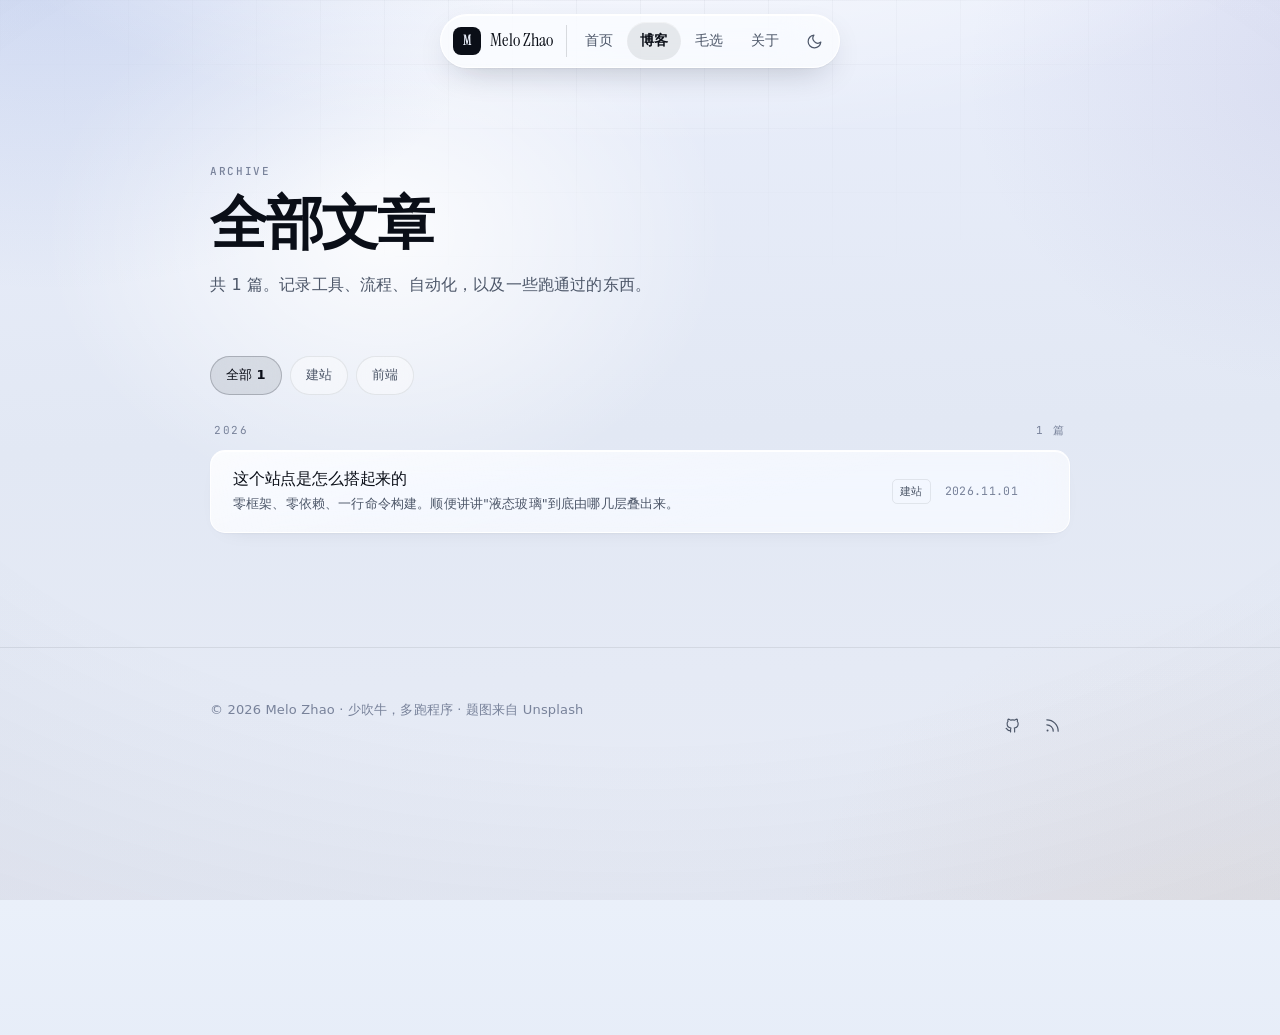
==== commit e3ad5b5b: "feat: 导航加入「毛选」入口，修复窄屏导航挤压" ====
--- a/blog/index.html
+++ b/blog/index.html
@@ -23,7 +23,7 @@
       <span class="brand-mark">M</span>
       <span>Melo Zhao</span>
     </a>
-    <div class="nav-links"><a href="../index.html">首页</a><a href="../blog/index.html" class="is-active">博客</a><a href="../about.html">关于</a></div>
+    <div class="nav-links"><a href="../index.html">首页</a><a href="../blog/index.html" class="is-active">博客</a><a href="../maoxuan/index.html">毛选</a><a href="../about.html">关于</a></div>
     <button class="theme-toggle" type="button" aria-label="切换主题">
       <svg class="icon-moon" viewBox="0 0 24 24" fill="none" stroke="currentColor" stroke-width="1.7" stroke-linecap="round" stroke-linejoin="round">
         <path d="M21 12.8A9 9 0 1 1 11.2 3a7 7 0 0 0 9.8 9.8z"/>
--- a/assets/css/style.css
+++ b/assets/css/style.css
@@ -436,6 +436,7 @@
   font-weight: 500;
   letter-spacing: 0.004em;
   color: var(--muted);
+  white-space: nowrap;
   transition: color 0.22s var(--ease), background 0.22s var(--ease);
 }
 
@@ -1700,3 +1701,12 @@
   .row-sub { white-space: normal; }
   .social-row { margin-top: 24px; }
 }
+
+/* 窄屏导航：隐藏品牌文字，保证四个入口不换行 */
+@media (max-width: 480px) {
+  .nav { max-width: calc(100% - 16px); padding: 0 5px 0 6px; }
+  .brand { padding: 0 8px 0 2px; }
+  .brand > span:not(.brand-mark) { display: none; }
+  .nav-links a { padding: 6px 8px; font-size: 12.5px; }
+  .theme-toggle { width: 30px; height: 30px; }
+}
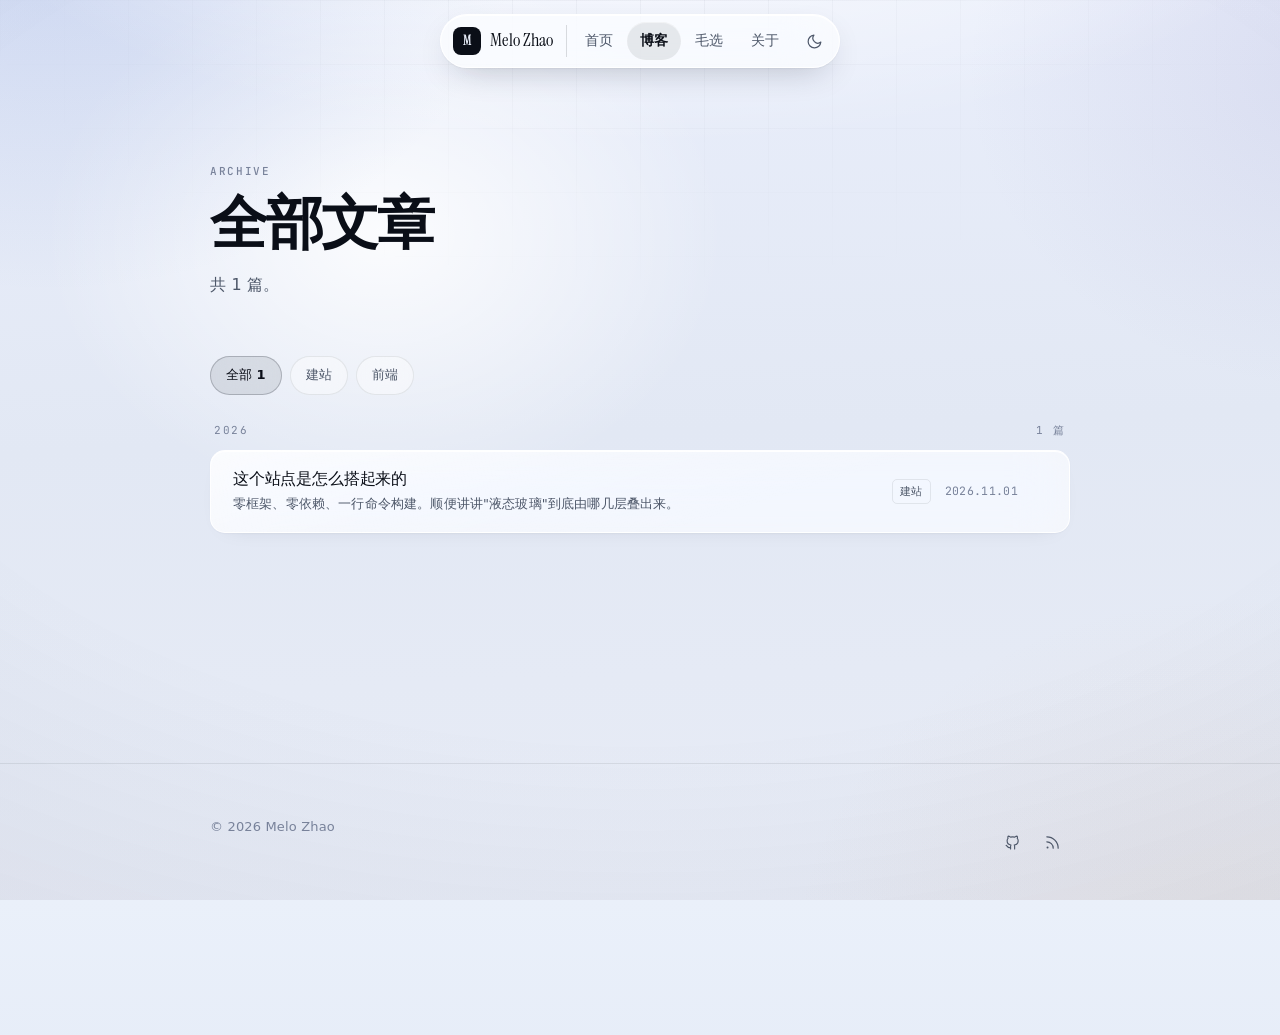
==== commit 9f22f37d: "style: 精简首页与关于页，去掉口号式文案" ====
--- a/blog/index.html
+++ b/blog/index.html
@@ -41,7 +41,7 @@
     <div class="page-head">
       <p class="eyebrow">Archive</p>
       <h1 class="page-title">全部文章</h1>
-      <p class="page-lede">共 1 篇。记录工具、流程、自动化，以及一些跑通过的东西。</p>
+      <p class="page-lede">共 1 篇。</p>
     </div>
     <div class="filter-bar"><button class="filter-btn is-on" type="button" data-filter="all">全部 1</button><button class="filter-btn" type="button" data-filter="建站">建站</button><button class="filter-btn" type="button" data-filter="前端">前端</button></div>
     <div class="archive"><p class="group-label"><span>2026</span><span>1 篇</span></p>
@@ -64,7 +64,7 @@
 
 <footer class="footer">
   <div class="wrap footer-inner">
-    <span class="footer-copy">© 2026 Melo Zhao · 少吹牛，多跑程序 · 题图来自 Unsplash</span>
+    <span class="footer-copy">© 2026 Melo Zhao</span>
     <div class="social-row">
       <a href="https://github.com/MeloZhao" target="_blank" rel="noopener" aria-label="GitHub">
         <svg viewBox="0 0 24 24" fill="none" stroke="currentColor" stroke-width="1.6" stroke-linecap="round" stroke-linejoin="round"><path d="M9 19c-4 1.5-4-2.5-6-3m12 5v-3.5c0-1 .1-1.4-.5-2 2.8-.3 5.5-1.4 5.5-6a4.6 4.6 0 0 0-1.3-3.2 4.3 4.3 0 0 0-.1-3.2s-1-.3-3.4 1.3a11.6 11.6 0 0 0-6 0C6.8 2.8 5.8 3.1 5.8 3.1a4.3 4.3 0 0 0-.1 3.2A4.6 4.6 0 0 0 4.4 9.5c0 4.6 2.7 5.7 5.5 6-.4.4-.6.9-.6 1.5V21"/></svg>
--- a/assets/css/style.css
+++ b/assets/css/style.css
@@ -1710,3 +1710,50 @@
   .nav-links a { padding: 6px 8px; font-size: 12.5px; }
   .theme-toggle { width: 30px; height: 30px; }
 }
+
+/* 极简首页 / 关于 */
+.home-index, .about-min { padding-top: 15vh; }
+
+.home-name, .about-name {
+  font-family: var(--font-display);
+  font-size: clamp(2.2rem, 7vw, 3.4rem);
+  font-weight: 400;
+  letter-spacing: -0.02em;
+  line-height: 1.1;
+  color: var(--ink);
+  margin: 0 0 24px;
+}
+
+.home-links, .about-links {
+  display: flex;
+  flex-wrap: wrap;
+  gap: 22px;
+  margin: 0;
+  font-size: 15px;
+}
+
+.home-links a, .about-links a {
+  color: var(--muted);
+  border-bottom: 1px solid var(--line-strong);
+  padding-bottom: 2px;
+  transition: color 0.2s var(--ease), border-color 0.2s var(--ease);
+}
+
+.home-links a:hover, .about-links a:hover {
+  color: var(--ink);
+  border-color: var(--ink);
+}
+
+.about-line {
+  margin: 0 0 8px;
+  color: var(--muted);
+  font-size: 16px;
+  line-height: 1.8;
+}
+
+.about-links { margin-top: 26px; }
+
+/* 短页面：页脚粘底，避免浮在屏幕中间 */
+body { display: flex; flex-direction: column; }
+.page { flex: 1 0 auto; }
+.footer { flex-shrink: 0; }
